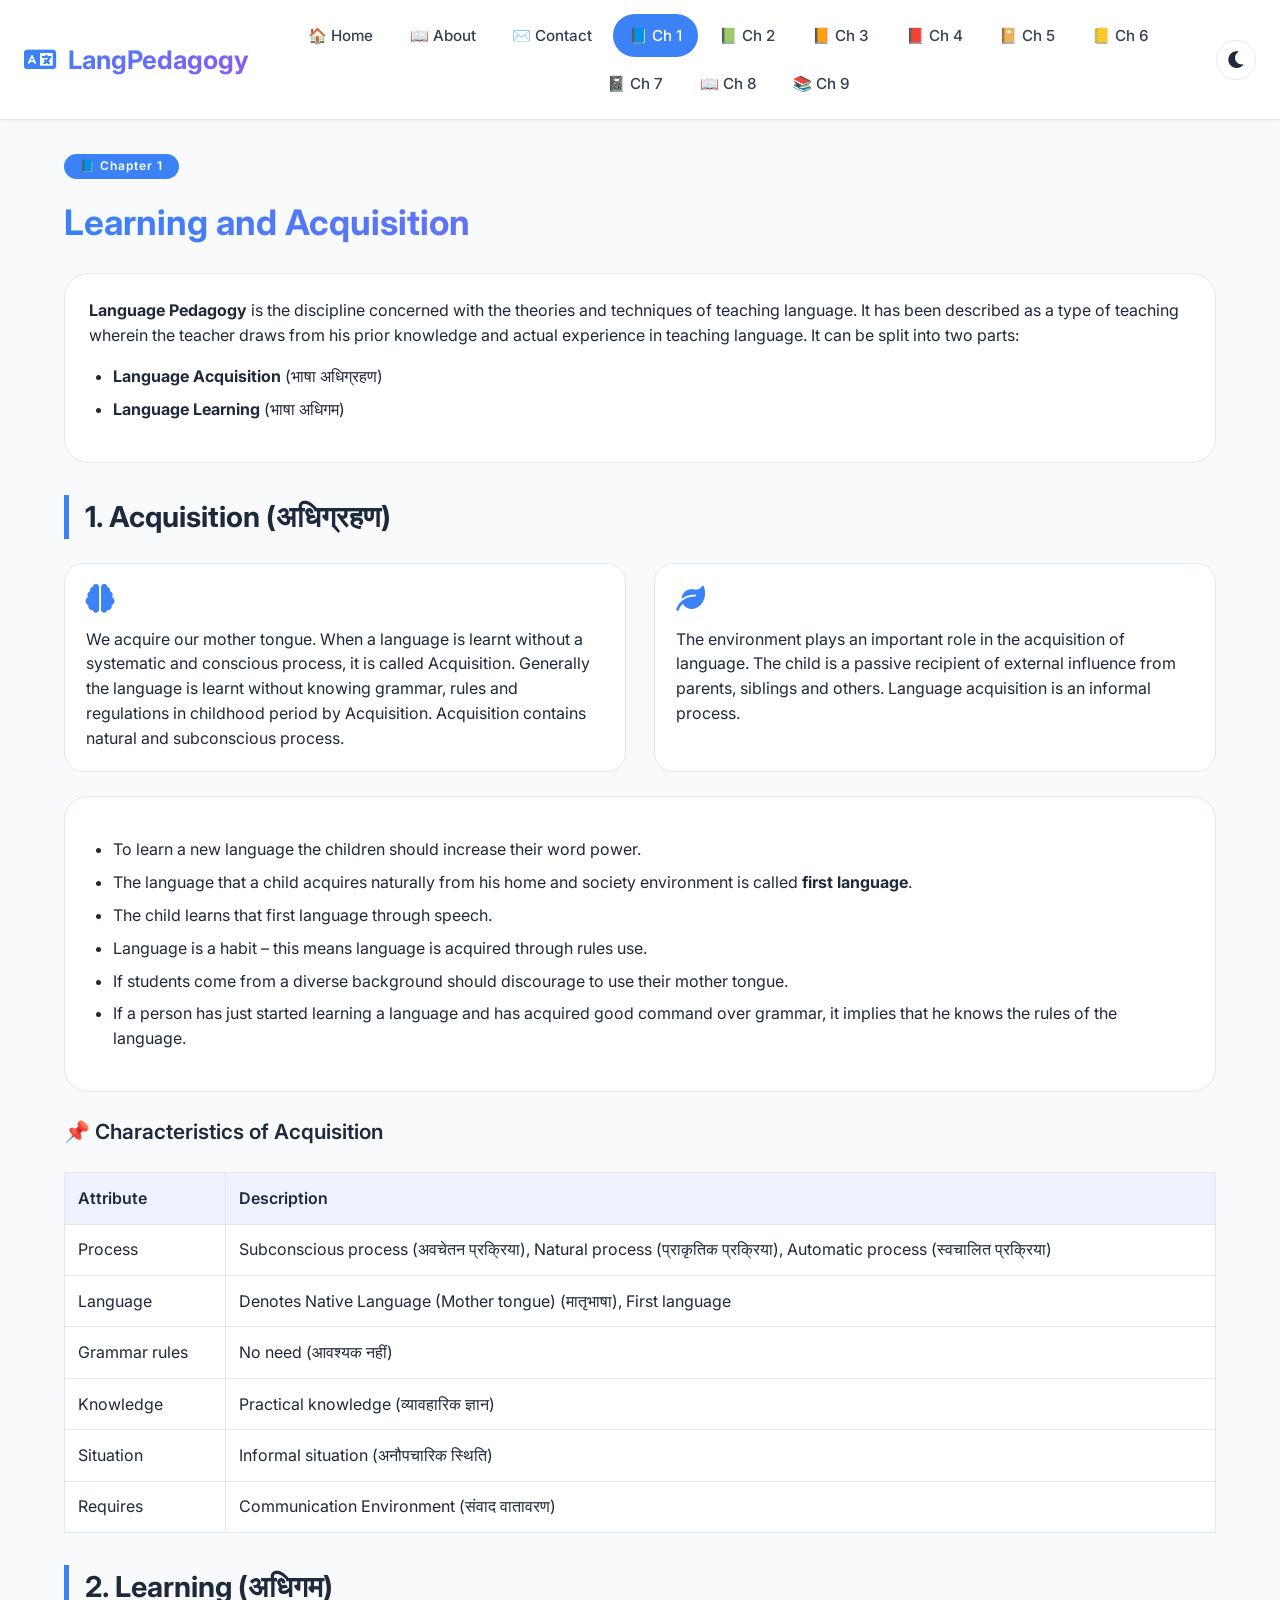
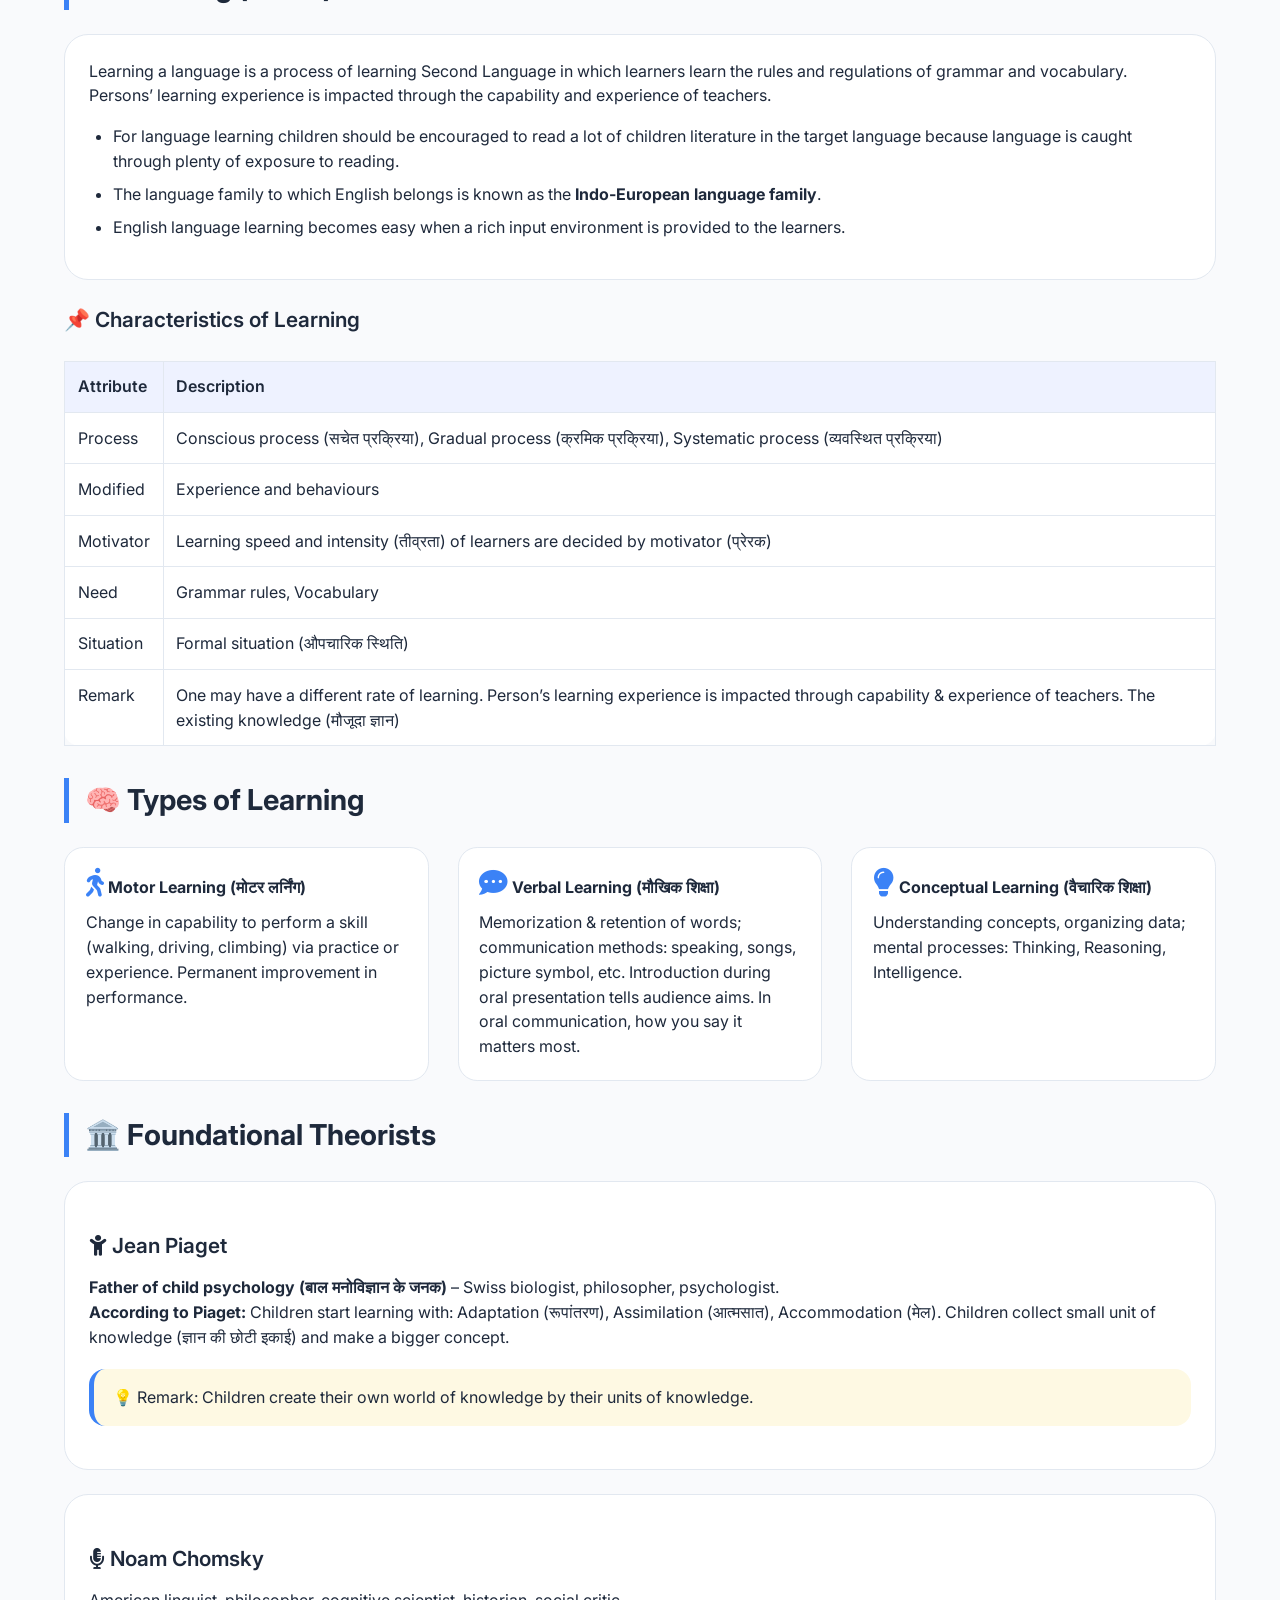
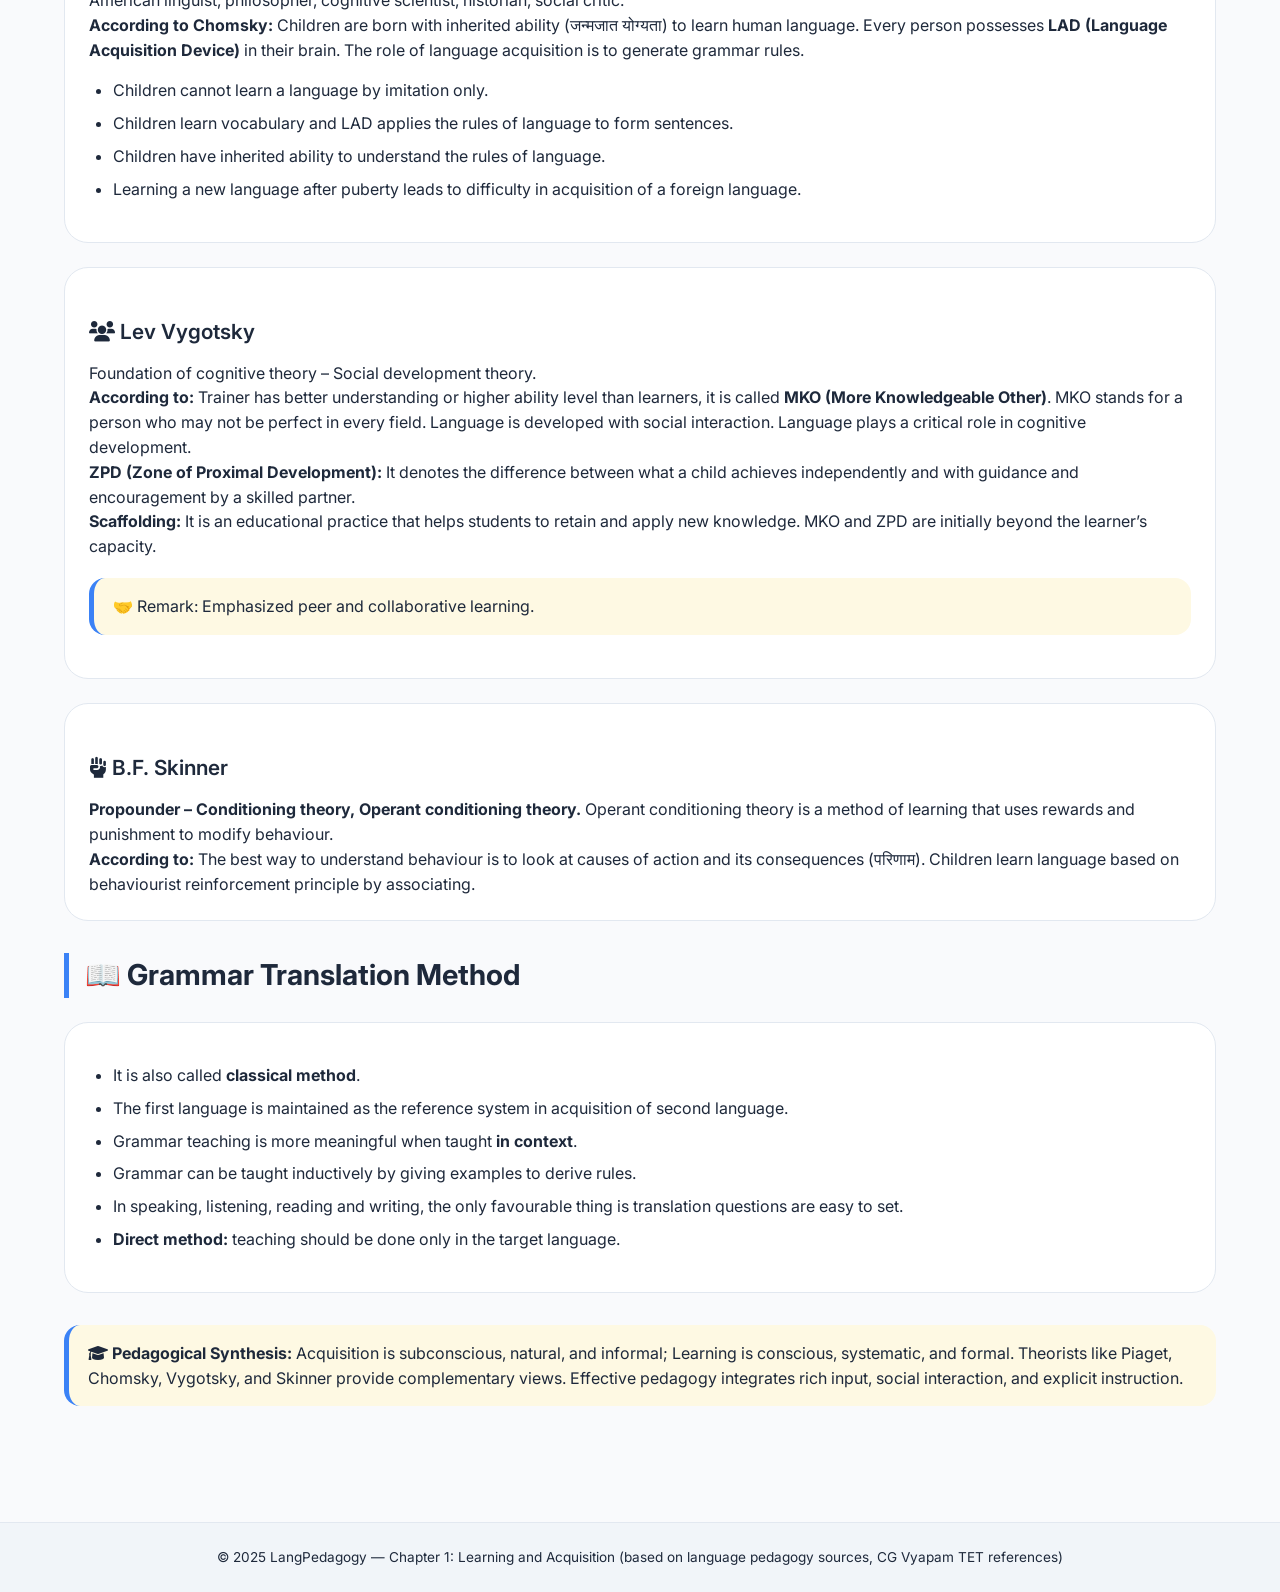
==== chapter-1.html @ cf45f0e2 "Create chapter-1.html" ====
<!DOCTYPE html>
<html lang="en">
<head>
  <meta charset="UTF-8">
  <meta name="viewport" content="width=device-width, initial-scale=1.0, viewport-fit=cover">
  <title>Chapter 1: Learning and Acquisition | Language Pedagogy</title>
  <!-- Google Fonts + Font Awesome -->
  <link href="https://fonts.googleapis.com/css2?family=Inter:opsz,wght@14..32,300;400;500;600;700&display=swap" rel="stylesheet">
  <link rel="stylesheet" href="https://cdnjs.cloudflare.com/ajax/libs/font-awesome/6.0.0-beta3/css/all.min.css">
  <style>
    * {
      margin: 0;
      padding: 0;
      box-sizing: border-box;
      transition: background-color 0.2s ease, color 0.2s, border-color 0.2s;
    }
    body {
      font-family: 'Inter', sans-serif;
      background: var(--bg-primary);
      color: var(--text-primary);
      line-height: 1.55;
    }
    :root {
      --bg-primary: #f9fafc;
      --bg-secondary: #ffffff;
      --bg-card: #ffffff;
      --text-primary: #1e293b;
      --text-secondary: #334155;
      --border-light: #e2e8f0;
      --accent: #3b82f6;
      --accent-hover: #2563eb;
      --header-bg: #ffffffdd;
      --footer-bg: #f1f5f9;
      --badge-bg: #eef2ff;
      --tip-bg: #fef9e3;
    }
    body.dark {
      --bg-primary: #0f172a;
      --bg-secondary: #1e293b;
      --bg-card: #1e293b;
      --text-primary: #e2e8f0;
      --text-secondary: #cbd5e1;
      --border-light: #334155;
      --accent: #60a5fa;
      --accent-hover: #3b82f6;
      --header-bg: #0f172ad9;
      --footer-bg: #0f172a;
      --badge-bg: #1e293b;
      --tip-bg: #2d3a3f;
    }
    .container {
      max-width: 1200px;
      margin: 0 auto;
      padding: 0 1.5rem;
    }
    /* Header & Navigation */
    .site-header {
      background: var(--header-bg);
      backdrop-filter: blur(12px);
      box-shadow: 0 1px 3px rgba(0,0,0,0.05);
      position: sticky;
      top: 0;
      z-index: 1000;
      border-bottom: 1px solid var(--border-light);
    }
    .header-container {
      display: flex;
      align-items: center;
      justify-content: space-between;
      flex-wrap: wrap;
      padding: 0.9rem 1.5rem;
    }
    .logo a {
      font-size: 1.6rem;
      font-weight: 700;
      text-decoration: none;
      background: linear-gradient(135deg, var(--accent), #8b5cf6);
      -webkit-background-clip: text;
      background-clip: text;
      color: transparent;
    }
    .logo i {
      color: var(--accent);
      margin-right: 6px;
    }
    /* Hamburger */
    .hamburger {
      display: none;
      flex-direction: column;
      justify-content: space-between;
      width: 28px;
      height: 22px;
      background: transparent;
      border: none;
      cursor: pointer;
      z-index: 1001;
    }
    .hamburger .bar {
      width: 100%;
      height: 3px;
      background-color: var(--text-primary);
      border-radius: 4px;
      transition: all 0.3s ease;
    }
    .nav-menu {
      flex: 1;
      display: flex;
      justify-content: center;
    }
    .nav-list {
      display: flex;
      gap: 0.3rem;
      list-style: none;
      flex-wrap: wrap;
      justify-content: center;
    }
    .nav-list li a {
      text-decoration: none;
      padding: 0.6rem 1rem;
      border-radius: 2rem;
      font-weight: 500;
      color: var(--text-secondary);
      transition: all 0.2s;
      display: inline-block;
      font-size: 0.95rem;
    }
    .nav-list li a:hover, .nav-list li a.active {
      background: var(--accent);
      color: white;
    }
    .dark-toggle {
      background: var(--bg-secondary);
      border: 1px solid var(--border-light);
      border-radius: 2rem;
      width: 40px;
      height: 40px;
      cursor: pointer;
      font-size: 1.2rem;
      display: flex;
      align-items: center;
      justify-content: center;
      color: var(--text-primary);
      margin-left: 0.5rem;
    }
    .dark-toggle:hover {
      background: var(--accent);
      color: white;
    }
    main {
      padding: 2rem 0 3rem;
    }
    .chapter-badge {
      display: inline-block;
      background: var(--accent);
      color: white;
      border-radius: 2rem;
      padding: 0.2rem 1rem;
      font-size: 0.75rem;
      font-weight: 600;
      letter-spacing: 1px;
      margin-bottom: 1rem;
    }
    h1 {
      font-size: 2.2rem;
      margin-bottom: 1rem;
      background: linear-gradient(to right, var(--accent), #a855f7);
      -webkit-background-clip: text;
      background-clip: text;
      color: transparent;
    }
    h2 {
      font-size: 1.8rem;
      margin: 2rem 0 1rem;
      border-left: 5px solid var(--accent);
      padding-left: 1rem;
    }
    h3 {
      margin: 1.5rem 0 0.8rem;
      font-weight: 600;
      font-size: 1.3rem;
    }
    .card {
      background: var(--bg-card);
      border: 1px solid var(--border-light);
      border-radius: 1.5rem;
      padding: 1.5rem;
      margin: 1.5rem 0;
    }
    .grid-2 {
      display: grid;
      grid-template-columns: repeat(auto-fit, minmax(280px, 1fr));
      gap: 1.8rem;
      margin: 1.5rem 0;
    }
    .info-card {
      background: var(--bg-card);
      border: 1px solid var(--border-light);
      border-radius: 1.2rem;
      padding: 1.3rem;
    }
    .info-card i {
      font-size: 1.8rem;
      color: var(--accent);
      margin-bottom: 0.8rem;
    }
    .comparison-table {
      overflow-x: auto;
      margin: 1.5rem 0;
    }
    table {
      width: 100%;
      border-collapse: collapse;
      background: var(--bg-card);
      border-radius: 1rem;
    }
    th, td {
      border: 1px solid var(--border-light);
      padding: 0.8rem;
      text-align: left;
      vertical-align: top;
    }
    th {
      background: var(--badge-bg);
      font-weight: 600;
    }
    .tip-box {
      background: var(--tip-bg);
      border-left: 5px solid var(--accent);
      padding: 1rem 1.2rem;
      border-radius: 1rem;
      margin: 1.2rem 0;
    }
    .definition-list {
      margin: 1rem 0;
      padding-left: 1.5rem;
    }
    .definition-list li {
      margin: 0.5rem 0;
    }
    footer {
      background: var(--footer-bg);
      text-align: center;
      padding: 1.5rem;
      margin-top: 3rem;
      border-top: 1px solid var(--border-light);
      font-size: 0.85rem;
    }

    /* Mobile Responsive Menu */
    @media screen and (max-width: 860px) {
      .hamburger {
        display: flex;
      }
      .nav-menu {
        position: fixed;
        top: 70px;
        left: -100%;
        width: 80%;
        max-width: 320px;
        height: calc(100% - 70px);
        background: var(--bg-secondary);
        backdrop-filter: blur(20px);
        box-shadow: 5px 0 25px rgba(0,0,0,0.2);
        flex-direction: column;
        transition: left 0.3s cubic-bezier(0.2, 0.9, 0.4, 1.1);
        z-index: 999;
        padding: 2rem 1rem;
        border-right: 1px solid var(--border-light);
      }
      .nav-menu.open {
        left: 0;
      }
      .nav-list {
        flex-direction: column;
        gap: 0.8rem;
      }
      .nav-list li a {
        display: block;
        padding: 0.8rem 1rem;
        font-size: 1.1rem;
      }
      .header-container {
        padding: 0.7rem 1rem;
      }
      body.menu-open {
        overflow: hidden;
      }
    }
    @media (max-width: 680px) {
      .container {
        padding: 0 1rem;
      }
      h1 {
        font-size: 1.8rem;
      }
      h2 {
        font-size: 1.5rem;
      }
    }
  </style>
</head>
<body>
<header class="site-header">
  <div class="header-container">
    <div class="logo"><a href="#"><i class="fas fa-language"></i> LangPedagogy</a></div>
    
    <!-- Hamburger toggle button -->
    <button class="hamburger" id="hamburgerBtn" aria-label="Toggle navigation menu">
      <span class="bar"></span>
      <span class="bar"></span>
      <span class="bar"></span>
    </button>

    <!-- Navigation Menu -->
    <nav class="nav-menu" id="navMenu">
      <ul class="nav-list">
        <li><a href="#" data-page="home">🏠 Home</a></li>
        <li><a href="#" data-page="about">📖 About</a></li>
        <li><a href="#" data-page="contact">✉️ Contact</a></li>
        <li><a href="#" data-page="chapter1" class="active">📘 Ch 1</a></li>
        <li><a href="#" data-page="chapter2">📗 Ch 2</a></li>
        <li><a href="#" data-page="chapter3">📙 Ch 3</a></li>
        <li><a href="#" data-page="chapter4">📕 Ch 4</a></li>
        <li><a href="#" data-page="chapter5">📔 Ch 5</a></li>
        <li><a href="#" data-page="chapter6">📒 Ch 6</a></li>
        <li><a href="#" data-page="chapter7">📓 Ch 7</a></li>
        <li><a href="#" data-page="chapter8">📖 Ch 8</a></li>
        <li><a href="#" data-page="chapter9">📚 Ch 9</a></li>
      </ul>
    </nav>

    <button class="dark-toggle" id="darkModeToggle" aria-label="Dark mode"><i class="fas fa-moon"></i></button>
  </div>
</header>

<main>
  <div class="container">
    <span class="chapter-badge">📘 Chapter 1</span>
    <h1>Learning and Acquisition</h1>
    
    <!-- Introduction: Language Pedagogy -->
    <div class="card">
      <p><strong>Language Pedagogy</strong> is the discipline concerned with the theories and techniques of teaching language. It has been described as a type of teaching wherein the teacher draws from his prior knowledge and actual experience in teaching language. It can be split into two parts:</p>
      <ul class="definition-list">
        <li><strong>Language Acquisition</strong> (भाषा अधिग्रहण)</li>
        <li><strong>Language Learning</strong> (भाषा अधिगम)</li>
      </ul>
    </div>

    <!-- 1. Acquisition -->
    <h2>1. Acquisition (अधिग्रहण)</h2>
    <div class="grid-2">
      <div class="info-card">
        <i class="fas fa-brain"></i>
        <p>We acquire our mother tongue. When a language is learnt without a systematic and conscious process, it is called Acquisition. Generally the language is learnt without knowing grammar, rules and regulations in childhood period by Acquisition. Acquisition contains natural and subconscious process.</p>
      </div>
      <div class="info-card">
        <i class="fas fa-leaf"></i>
        <p>The environment plays an important role in the acquisition of language. The child is a passive recipient of external influence from parents, siblings and others. Language acquisition is an informal process.</p>
      </div>
    </div>
    <div class="card">
      <ul class="definition-list">
        <li>To learn a new language the children should increase their word power.</li>
        <li>The language that a child acquires naturally from his home and society environment is called <strong>first language</strong>.</li>
        <li>The child learns that first language through speech.</li>
        <li>Language is a habit – this means language is acquired through rules use.</li>
        <li>If students come from a diverse background should discourage to use their mother tongue.</li>
        <li>If a person has just started learning a language and has acquired good command over grammar, it implies that he knows the rules of the language.</li>
      </ul>
    </div>

    <h3>📌 Characteristics of Acquisition</h3>
    <div class="comparison-table">
      <table>
        <tr><th>Attribute</th><th>Description</th></tr>
        <tr><td>Process</td><td>Subconscious process (अवचेतन प्रक्रिया), Natural process (प्राकृतिक प्रक्रिया), Automatic process (स्वचालित प्रक्रिया)</td></tr>
        <tr><td>Language</td><td>Denotes Native Language (Mother tongue) (मातृभाषा), First language</td></tr>
        <tr><td>Grammar rules</td><td>No need (आवश्यक नहीं)</td></tr>
        <tr><td>Knowledge</td><td>Practical knowledge (व्यावहारिक ज्ञान)</td></tr>
        <tr><td>Situation</td><td>Informal situation (अनौपचारिक स्थिति)</td></tr>
        <tr><td>Requires</td><td>Communication Environment (संवाद वातावरण)</td></tr>
      </table>
    </div>

    <!-- 2. Learning -->
    <h2>2. Learning (अधिगम)</h2>
    <div class="card">
      <p>Learning a language is a process of learning Second Language in which learners learn the rules and regulations of grammar and vocabulary. Persons’ learning experience is impacted through the capability and experience of teachers.</p>
      <ul class="definition-list">
        <li>For language learning children should be encouraged to read a lot of children literature in the target language because language is caught through plenty of exposure to reading.</li>
        <li>The language family to which English belongs is known as the <strong>Indo-European language family</strong>.</li>
        <li>English language learning becomes easy when a rich input environment is provided to the learners.</li>
      </ul>
    </div>

    <h3>📌 Characteristics of Learning</h3>
    <div class="comparison-table">
      <table>
        <tr><th>Attribute</th><th>Description</th></tr>
        <tr><td>Process</td><td>Conscious process (सचेत प्रक्रिया), Gradual process (क्रमिक प्रक्रिया), Systematic process (व्यवस्थित प्रक्रिया)</td></tr>
        <tr><td>Modified</td><td>Experience and behaviours</td></tr>
        <tr><td>Motivator</td><td>Learning speed and intensity (तीव्रता) of learners are decided by motivator (प्रेरक)</td></tr>
        <tr><td>Need</td><td>Grammar rules, Vocabulary</td></tr>
        <tr><td>Situation</td><td>Formal situation (औपचारिक स्थिति)</td></tr>
        <tr><td>Remark</td><td>One may have a different rate of learning. Person’s learning experience is impacted through capability & experience of teachers. The existing knowledge (मौजूदा ज्ञान)</td></tr>
      </table>
    </div>

    <!-- Types of Learning -->
    <h2>🧠 Types of Learning</h2>
    <div class="grid-2">
      <div class="info-card"><i class="fas fa-person-walking"></i> <strong>Motor Learning (मोटर लर्निंग)</strong><br>Change in capability to perform a skill (walking, driving, climbing) via practice or experience. Permanent improvement in performance.</div>
      <div class="info-card"><i class="fas fa-comment-dots"></i> <strong>Verbal Learning (मौखिक शिक्षा)</strong><br>Memorization & retention of words; communication methods: speaking, songs, picture symbol, etc. Introduction during oral presentation tells audience aims. In oral communication, how you say it matters most.</div>
      <div class="info-card"><i class="fas fa-lightbulb"></i> <strong>Conceptual Learning (वैचारिक शिक्षा)</strong><br>Understanding concepts, organizing data; mental processes: Thinking, Reasoning, Intelligence.</div>
    </div>

    <!-- Theorists Section -->
    <h2>🏛️ Foundational Theorists</h2>
    
    <!-- Jean Piaget -->
    <div class="card">
      <h3><i class="fas fa-child"></i> Jean Piaget</h3>
      <p><strong>Father of child psychology (बाल मनोविज्ञान के जनक)</strong> – Swiss biologist, philosopher, psychologist.</p>
      <p><strong>According to Piaget:</strong> Children start learning with: Adaptation (रूपांतरण), Assimilation (आत्मसात), Accommodation (मेल). Children collect small unit of knowledge (ज्ञान की छोटी इकाई) and make a bigger concept.</p>
      <div class="tip-box">💡 Remark: Children create their own world of knowledge by their units of knowledge.</div>
    </div>

    <!-- Noam Chomsky -->
    <div class="card">
      <h3><i class="fas fa-microphone-alt"></i> Noam Chomsky</h3>
      <p>American linguist, philosopher, cognitive scientist, historian, social critic.</p>
      <p><strong>According to Chomsky:</strong> Children are born with inherited ability (जन्मजात योग्यता) to learn human language. Every person possesses <strong>LAD (Language Acquisition Device)</strong> in their brain. The role of language acquisition is to generate grammar rules.</p>
      <ul class="definition-list">
        <li>Children cannot learn a language by imitation only.</li>
        <li>Children learn vocabulary and LAD applies the rules of language to form sentences.</li>
        <li>Children have inherited ability to understand the rules of language.</li>
        <li>Learning a new language after puberty leads to difficulty in acquisition of a foreign language.</li>
      </ul>
    </div>

    <!-- Vygotsky -->
    <div class="card">
      <h3><i class="fas fa-users"></i> Lev Vygotsky</h3>
      <p>Foundation of cognitive theory – Social development theory.</p>
      <p><strong>According to:</strong> Trainer has better understanding or higher ability level than learners, it is called <strong>MKO (More Knowledgeable Other)</strong>. MKO stands for a person who may not be perfect in every field. Language is developed with social interaction. Language plays a critical role in cognitive development.</p>
      <p><strong>ZPD (Zone of Proximal Development):</strong> It denotes the difference between what a child achieves independently and with guidance and encouragement by a skilled partner.</p>
      <p><strong>Scaffolding:</strong> It is an educational practice that helps students to retain and apply new knowledge. MKO and ZPD are initially beyond the learner’s capacity.</p>
      <div class="tip-box">🤝 Remark: Emphasized peer and collaborative learning.</div>
    </div>

    <!-- B.F. Skinner -->
    <div class="card">
      <h3><i class="fas fa-hand-fist"></i> B.F. Skinner</h3>
      <p><strong>Propounder – Conditioning theory, Operant conditioning theory.</strong> Operant conditioning theory is a method of learning that uses rewards and punishment to modify behaviour.</p>
      <p><strong>According to:</strong> The best way to understand behaviour is to look at causes of action and its consequences (परिणाम). Children learn language based on behaviourist reinforcement principle by associating.</p>
    </div>

    <!-- Grammar Translation Method & Direct Method -->
    <h2>📖 Grammar Translation Method</h2>
    <div class="card">
      <ul class="definition-list">
        <li>It is also called <strong>classical method</strong>.</li>
        <li>The first language is maintained as the reference system in acquisition of second language.</li>
        <li>Grammar teaching is more meaningful when taught <strong>in context</strong>.</li>
        <li>Grammar can be taught inductively by giving examples to derive rules.</li>
        <li>In speaking, listening, reading and writing, the only favourable thing is translation questions are easy to set.</li>
        <li><strong>Direct method:</strong> teaching should be done only in the target language.</li>
      </ul>
    </div>

    <div class="tip-box" style="margin-top: 2rem;">
      <i class="fas fa-graduation-cap"></i> <strong>Pedagogical Synthesis:</strong> Acquisition is subconscious, natural, and informal; Learning is conscious, systematic, and formal. Theorists like Piaget, Chomsky, Vygotsky, and Skinner provide complementary views. Effective pedagogy integrates rich input, social interaction, and explicit instruction.
    </div>
  </div>
</main>

<footer>
  <p>© 2025 LangPedagogy — Chapter 1: Learning and Acquisition (based on language pedagogy sources, CG Vyapam TET references)</p>
</footer>

<script>
  (function() {
    // Dark mode toggle
    const darkToggle = document.getElementById('darkModeToggle');
    const body = document.body;
    const storedTheme = localStorage.getItem('langPedagogyTheme_ch1_v2');
    function updateIcon(isDark) {
      if (!darkToggle) return;
      const icon = darkToggle.querySelector('i');
      if (icon) {
        if (isDark) {
          icon.classList.remove('fa-moon');
          icon.classList.add('fa-sun');
        } else {
          icon.classList.remove('fa-sun');
          icon.classList.add('fa-moon');
        }
      }
    }
    if (storedTheme === 'dark') {
      body.classList.add('dark');
      updateIcon(true);
    } else if (storedTheme === 'light') {
      body.classList.remove('dark');
      updateIcon(false);
    } else {
      const prefersDark = window.matchMedia('(prefers-color-scheme: dark)').matches;
      if (prefersDark) {
        body.classList.add('dark');
        updateIcon(true);
        localStorage.setItem('langPedagogyTheme_ch1_v2', 'dark');
      } else {
        body.classList.remove('dark');
        updateIcon(false);
        localStorage.setItem('langPedagogyTheme_ch1_v2', 'light');
      }
    }
    if (darkToggle) {
      darkToggle.addEventListener('click', () => {
        if (body.classList.contains('dark')) {
          body.classList.remove('dark');
          localStorage.setItem('langPedagogyTheme_ch1_v2', 'light');
          updateIcon(false);
        } else {
          body.classList.add('dark');
          localStorage.setItem('langPedagogyTheme_ch1_v2', 'dark');
          updateIcon(true);
        }
      });
    }

    // Mobile Menu Toggle
    const hamburger = document.getElementById('hamburgerBtn');
    const navMenu = document.getElementById('navMenu');
    function closeMobileMenu() {
      if (navMenu.classList.contains('open')) {
        navMenu.classList.remove('open');
        body.classList.remove('menu-open');
        if (hamburger) hamburger.setAttribute('aria-expanded', 'false');
      }
    }
    function toggleMobileMenu() {
      if (navMenu.classList.contains('open')) {
        closeMobileMenu();
      } else {
        navMenu.classList.add('open');
        body.classList.add('menu-open');
        if (hamburger) hamburger.setAttribute('aria-expanded', 'true');
      }
    }
    if (hamburger) {
      hamburger.addEventListener('click', toggleMobileMenu);
    }
    // Close menu on link click (for better UX)
    const navLinks = document.querySelectorAll('.nav-list a');
    navLinks.forEach(link => {
      link.addEventListener('click', (e) => {
        closeMobileMenu();
        // For demonstration, show alert if other chapters are clicked (since only Chapter1 exists)
        const page = link.getAttribute('data-page');
        if (page !== 'chapter1') {
          e.preventDefault();
          alert(`"${link.innerText}" page is under construction. Only Chapter 1 content is available in this demo.`);
        } else {
          // stay on same page, but we can prevent default or allow hash? just keep.
          e.preventDefault();
          window.scrollTo({ top: 0, behavior: 'smooth' });
        }
      });
    });
    // Close menu when clicking outside
    document.addEventListener('click', function(event) {
      const isMenuOpen = navMenu && navMenu.classList.contains('open');
      if (!isMenuOpen) return;
      const isClickInsideMenu = navMenu.contains(event.target);
      const isClickOnHamburger = hamburger && hamburger.contains(event.target);
      if (!isClickInsideMenu && !isClickOnHamburger) {
        closeMobileMenu();
      }
    });
    window.addEventListener('resize', function() {
      if (window.innerWidth > 860 && navMenu.classList.contains('open')) {
        closeMobileMenu();
      }
    });
  })();
</script>
</body>
</html>
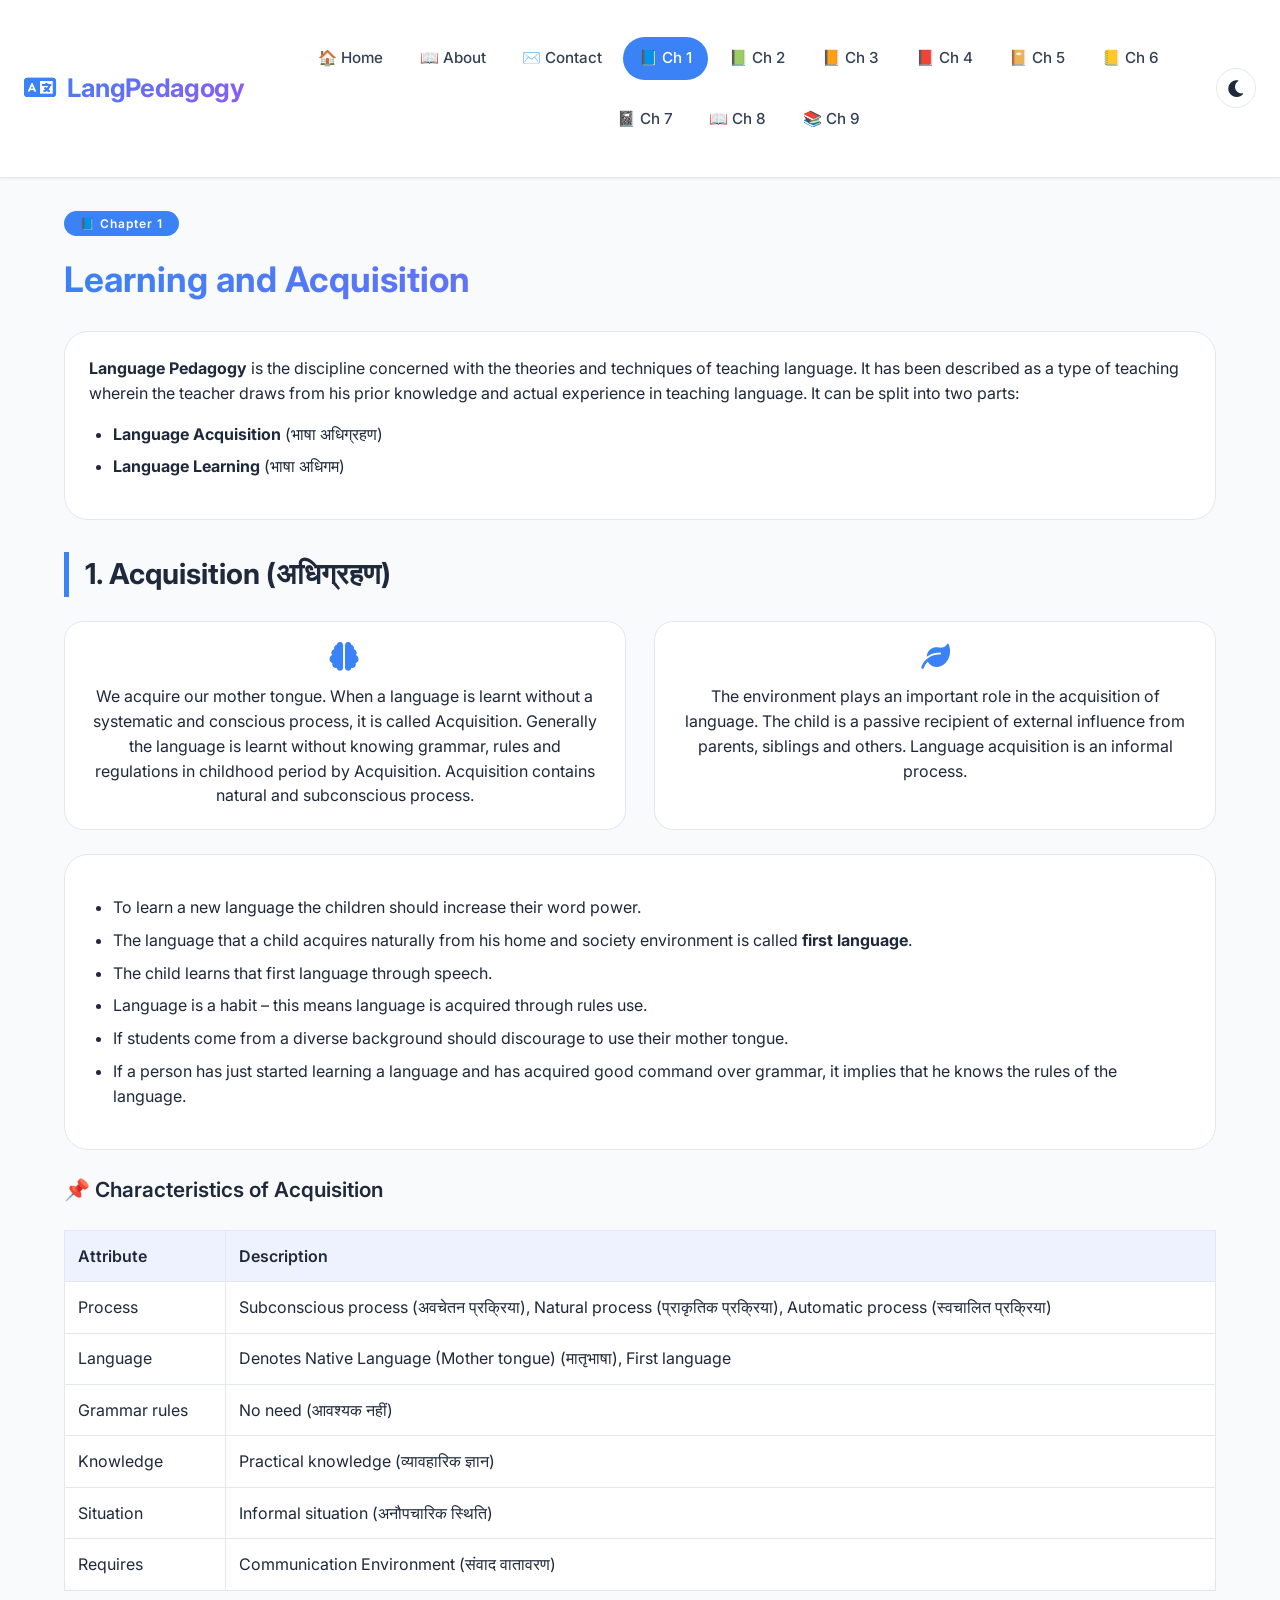
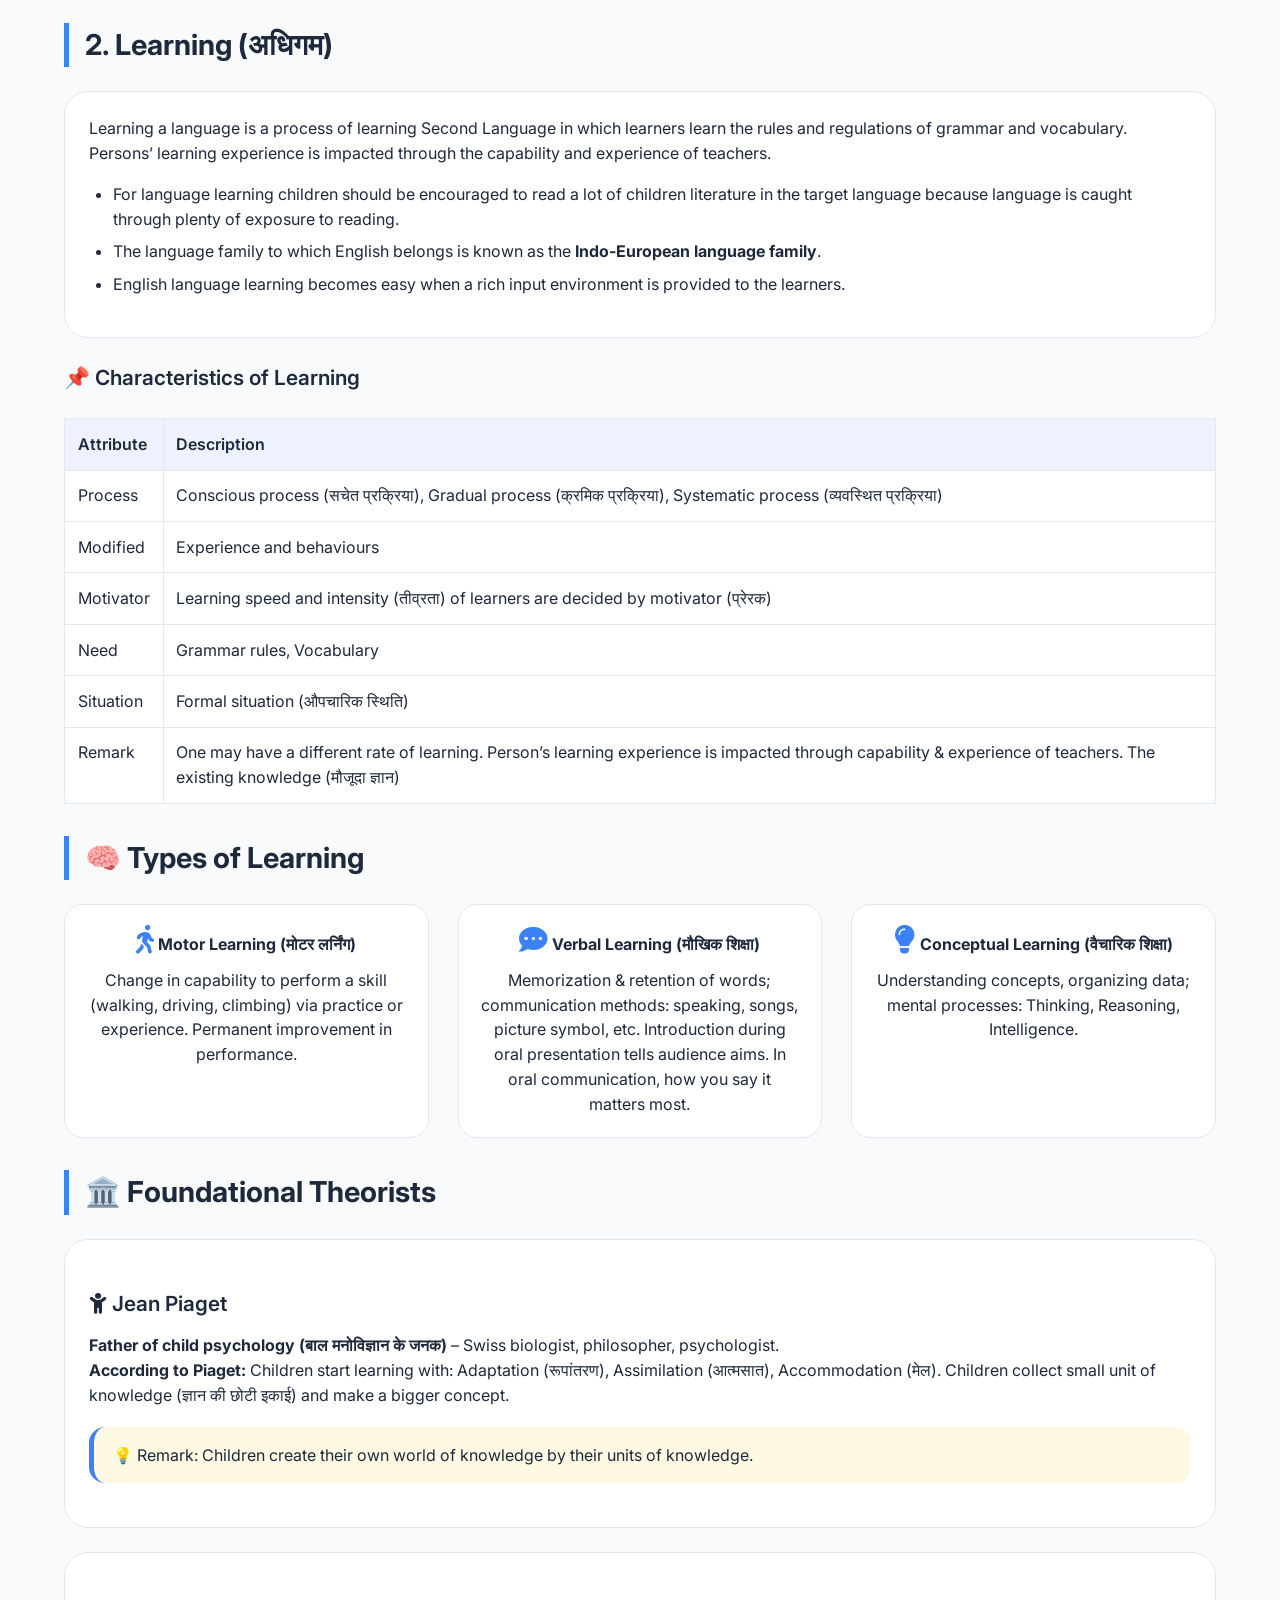
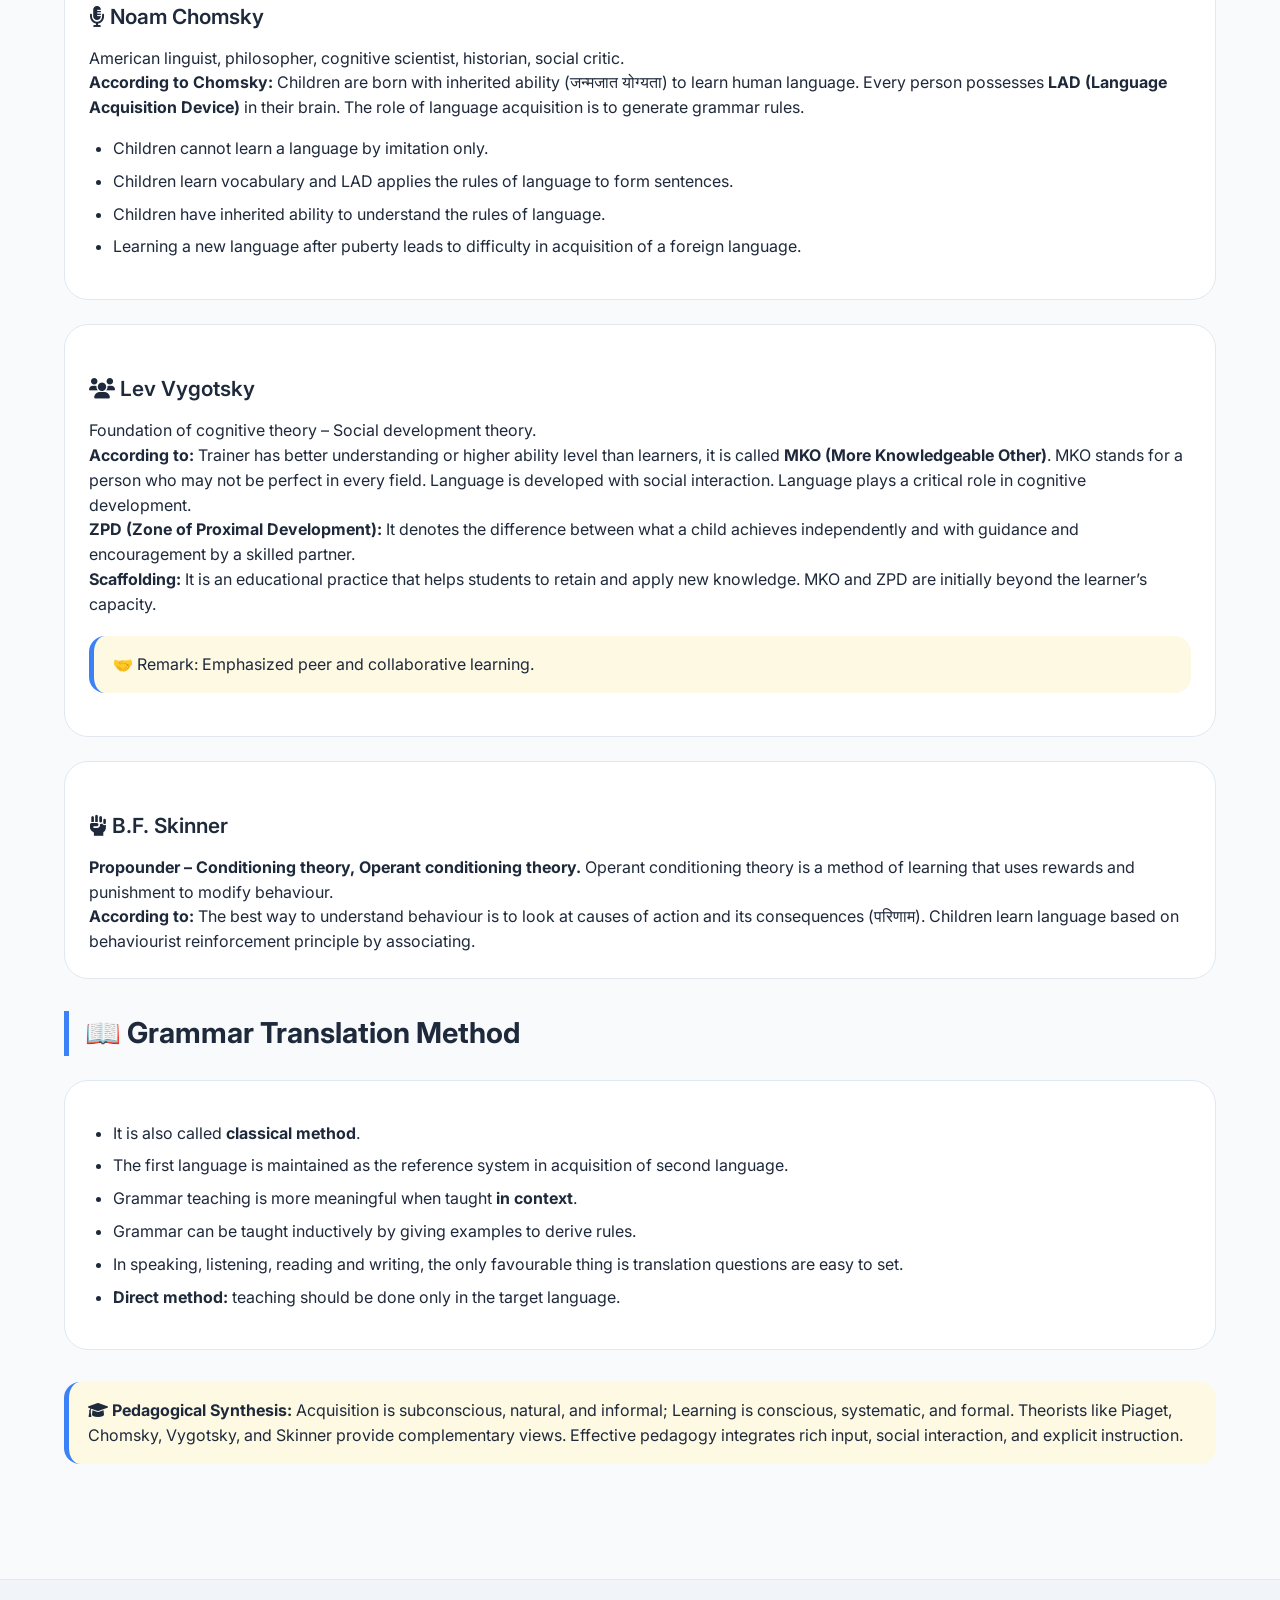
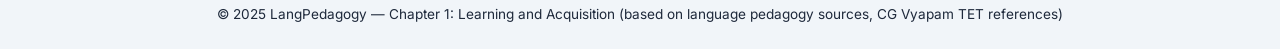
==== commit 32cff05c: "Update chapter-1.html" ====
--- a/chapter-1.html
+++ b/chapter-1.html
@@ -6,6 +6,7 @@
   <title>Chapter 1: Learning and Acquisition | Language Pedagogy</title>
   <!-- Google Fonts + Font Awesome -->
   <link href="https://fonts.googleapis.com/css2?family=Inter:opsz,wght@14..32,300;400;500;600;700&display=swap" rel="stylesheet">
+<link rel="stylesheet" href="style.css">
   <link rel="stylesheet" href="https://cdnjs.cloudflare.com/ajax/libs/font-awesome/6.0.0-beta3/css/all.min.css">
   <style>
     * {
--- a/style.css
+++ b/style.css
@@ -0,0 +1,543 @@
+/* style.css - LangPedagogy Website */
+/* Full improved version with enhanced toggle menu appearance, dark mode, responsive */
+
+/* Reset & Base */
+* {
+  margin: 0;
+  padding: 0;
+  box-sizing: border-box;
+  transition: background-color 0.3s ease, color 0.2s ease, border-color 0.2s;
+}
+
+body {
+  font-family: 'Inter', sans-serif;
+  background: var(--bg-primary);
+  color: var(--text-primary);
+  line-height: 1.5;
+  -webkit-font-smoothing: antialiased;
+}
+
+/* Light Mode Variables (default) */
+:root {
+  --bg-primary: #f9fafc;
+  --bg-secondary: #ffffff;
+  --bg-card: #ffffff;
+  --text-primary: #1e293b;
+  --text-secondary: #334155;
+  --border-light: #e2e8f0;
+  --accent: #3b82f6;
+  --accent-hover: #2563eb;
+  --header-bg: #ffffffdd;
+  --header-shadow: rgba(0, 0, 0, 0.05);
+  --footer-bg: #f1f5f9;
+  --badge-bg: #eef2ff;
+  --tip-bg: #fef9e3;
+  --nav-hover-bg: rgba(59, 130, 246, 0.1);
+  --overlay-bg: rgba(0, 0, 0, 0.4);
+}
+
+/* Dark Mode Variables */
+body.dark {
+  --bg-primary: #0f172a;
+  --bg-secondary: #1e293b;
+  --bg-card: #1e293b;
+  --text-primary: #e2e8f0;
+  --text-secondary: #cbd5e1;
+  --border-light: #334155;
+  --accent: #60a5fa;
+  --accent-hover: #3b82f6;
+  --header-bg: #0f172ad9;
+  --header-shadow: rgba(0, 0, 0, 0.3);
+  --footer-bg: #0f172a;
+  --badge-bg: #1e293b;
+  --tip-bg: #2d3a3f;
+  --nav-hover-bg: rgba(96, 165, 250, 0.15);
+  --overlay-bg: rgba(0, 0, 0, 0.6);
+}
+
+body {
+  background: var(--bg-primary);
+}
+
+/* Container */
+.container {
+  max-width: 1200px;
+  margin: 0 auto;
+  padding: 0 1.5rem;
+}
+
+/* Header & Navigation */
+.site-header {
+  background: var(--header-bg);
+  backdrop-filter: blur(12px);
+  box-shadow: 0 1px 3px var(--header-shadow);
+  position: sticky;
+  top: 0;
+  z-index: 1000;
+  border-bottom: 1px solid var(--border-light);
+}
+
+.header-container {
+  display: flex;
+  align-items: center;
+  justify-content: space-between;
+  flex-wrap: wrap;
+  padding: 0.9rem 1.5rem;
+}
+
+.logo a {
+  font-size: 1.6rem;
+  font-weight: 700;
+  text-decoration: none;
+  background: linear-gradient(135deg, var(--accent), #8b5cf6);
+  -webkit-background-clip: text;
+  background-clip: text;
+  color: transparent;
+  letter-spacing: -0.3px;
+}
+
+.logo i {
+  color: var(--accent);
+  background: none;
+  -webkit-background-clip: unset;
+  background-clip: unset;
+  color: var(--accent);
+  margin-right: 6px;
+}
+
+/* Hamburger Menu (mobile) - enhanced animated */
+.hamburger {
+  display: none;
+  flex-direction: column;
+  justify-content: space-between;
+  width: 30px;
+  height: 24px;
+  background: transparent;
+  border: none;
+  cursor: pointer;
+  padding: 0;
+  z-index: 1001;
+}
+
+.hamburger .bar {
+  width: 100%;
+  height: 3px;
+  background-color: var(--text-primary);
+  border-radius: 6px;
+  transition: all 0.25s ease-in-out;
+}
+
+/* Animated X when menu open */
+.hamburger.open .bar:nth-child(1) {
+  transform: translateY(10px) rotate(45deg);
+}
+.hamburger.open .bar:nth-child(2) {
+  opacity: 0;
+}
+.hamburger.open .bar:nth-child(3) {
+  transform: translateY(-10px) rotate(-45deg);
+}
+
+/* Navigation menu - desktop */
+.nav-menu {
+  flex: 1;
+  display: flex;
+  justify-content: center;
+}
+
+.nav-list {
+  display: flex;
+  gap: 0.3rem;
+  list-style: none;
+  flex-wrap: wrap;
+  justify-content: center;
+}
+
+.nav-list li a {
+  text-decoration: none;
+  padding: 0.6rem 1rem;
+  border-radius: 2rem;
+  font-weight: 500;
+  color: var(--text-secondary);
+  transition: all 0.2s;
+  display: inline-block;
+  font-size: 0.95rem;
+}
+
+.nav-list li a:hover {
+  background: var(--accent);
+  color: white;
+}
+
+/* Dark mode toggle button */
+.dark-toggle {
+  background: var(--bg-secondary);
+  border: 1px solid var(--border-light);
+  border-radius: 2rem;
+  width: 40px;
+  height: 40px;
+  cursor: pointer;
+  font-size: 1.2rem;
+  display: flex;
+  align-items: center;
+  justify-content: center;
+  color: var(--text-primary);
+  transition: 0.2s;
+  margin-left: 0.5rem;
+}
+
+.dark-toggle:hover {
+  background: var(--accent);
+  color: white;
+}
+
+/* Page sections */
+.page {
+  display: none;
+  animation: fadePage 0.35s ease;
+}
+
+.active-page {
+  display: block;
+}
+
+@keyframes fadePage {
+  from { opacity: 0; transform: translateY(8px);}
+  to { opacity: 1; transform: translateY(0);}
+}
+
+.fade-in {
+  animation: fadePage 0.4s ease;
+}
+
+/* Hero Section */
+.hero {
+  background: var(--bg-secondary);
+  padding: 3rem 2rem;
+  border-radius: 2rem;
+  text-align: center;
+  margin: 2rem 0;
+  border: 1px solid var(--border-light);
+  box-shadow: 0 6px 14px rgba(0, 0, 0, 0.03);
+}
+
+.hero h1 {
+  font-size: 2.4rem;
+  margin-bottom: 1rem;
+  background: linear-gradient(to right, var(--accent), #a855f7);
+  -webkit-background-clip: text;
+  background-clip: text;
+  color: transparent;
+}
+
+.hero p {
+  font-size: 1.2rem;
+  color: var(--text-secondary);
+  max-width: 700px;
+  margin: 0 auto 1.2rem;
+}
+
+.hero-badge {
+  background: var(--badge-bg);
+  display: inline-block;
+  padding: 0.4rem 1rem;
+  border-radius: 40px;
+  font-size: 0.9rem;
+}
+
+/* Card Grid */
+.card-grid {
+  display: flex;
+  gap: 1.8rem;
+  flex-wrap: wrap;
+  margin: 3rem 0;
+}
+
+.info-card {
+  flex: 1;
+  min-width: 220px;
+  background: var(--bg-card);
+  padding: 1.8rem;
+  border-radius: 1.5rem;
+  text-align: center;
+  border: 1px solid var(--border-light);
+  transition: transform 0.2s, box-shadow 0.2s;
+}
+
+.info-card:hover {
+  transform: translateY(-5px);
+  box-shadow: 0 20px 25px -12px rgba(0, 0, 0, 0.1);
+}
+
+.info-card i {
+  font-size: 2.4rem;
+  color: var(--accent);
+  margin-bottom: 1rem;
+}
+
+.info-card h3 {
+  margin-bottom: 0.75rem;
+}
+
+.welcome-note {
+  background: var(--bg-secondary);
+  border-radius: 1.5rem;
+  padding: 2rem;
+  margin: 1rem 0 2rem;
+  text-align: center;
+  border: 1px solid var(--border-light);
+}
+
+.cta-link {
+  display: inline-block;
+  margin-top: 1rem;
+  background: var(--accent);
+  color: white;
+  padding: 0.7rem 1.8rem;
+  border-radius: 2rem;
+  text-decoration: none;
+  font-weight: 600;
+}
+
+.cta-link:hover {
+  background: var(--accent-hover);
+}
+
+/* About Page */
+.about-content p {
+  margin: 1rem 0;
+  font-size: 1.05rem;
+}
+
+.about-stats {
+  display: flex;
+  gap: 2rem;
+  margin-top: 2rem;
+  flex-wrap: wrap;
+}
+
+.about-stats span {
+  background: var(--badge-bg);
+  padding: 0.5rem 1rem;
+  border-radius: 40px;
+  font-size: 0.9rem;
+}
+
+/* Contact Form */
+.contact-form {
+  background: var(--bg-secondary);
+  padding: 2rem;
+  border-radius: 1.5rem;
+  margin: 2rem 0;
+  border: 1px solid var(--border-light);
+}
+
+.form-group {
+  margin-bottom: 1.2rem;
+}
+
+.form-group label {
+  display: block;
+  font-weight: 600;
+  margin-bottom: 0.4rem;
+}
+
+.form-group input, .form-group textarea {
+  width: 100%;
+  padding: 0.8rem 1rem;
+  background: var(--bg-primary);
+  border: 1px solid var(--border-light);
+  border-radius: 1rem;
+  font-family: inherit;
+  color: var(--text-primary);
+  font-size: 1rem;
+}
+
+.btn-submit {
+  background: var(--accent);
+  border: none;
+  padding: 0.8rem 2rem;
+  border-radius: 2rem;
+  font-weight: 600;
+  font-size: 1rem;
+  color: white;
+  cursor: pointer;
+}
+
+.btn-submit:hover {
+  background: var(--accent-hover);
+}
+
+/* Chapter badge + tips */
+.chapter-badge {
+  display: inline-block;
+  background: var(--accent);
+  color: white;
+  border-radius: 2rem;
+  padding: 0.2rem 1rem;
+  font-size: 0.75rem;
+  font-weight: 600;
+  letter-spacing: 1px;
+  margin-bottom: 1rem;
+}
+
+.tip-box {
+  background: var(--tip-bg);
+  border-left: 5px solid var(--accent);
+  padding: 1rem;
+  margin: 1.5rem 0;
+  border-radius: 1rem;
+}
+
+/* Footer */
+.site-footer {
+  background: var(--footer-bg);
+  margin-top: 4rem;
+  padding: 2rem 0;
+  border-top: 1px solid var(--border-light);
+  text-align: center;
+  font-size: 0.85rem;
+  color: var(--text-secondary);
+}
+
+/* ========== ENHANCED MOBILE RESPONSIVE TOGGLE MENU ========== */
+@media screen and (max-width: 860px) {
+  .hamburger {
+    display: flex;
+  }
+
+  .nav-menu {
+    position: fixed;
+    top: 0;
+    left: -280px;
+    width: 280px;
+    height: 100vh;
+    background: var(--bg-secondary);
+    backdrop-filter: blur(20px);
+    background-color: rgba(var(--bg-secondary-rgb, 255,255,255), 0.97);
+    box-shadow: 5px 0 30px rgba(0, 0, 0, 0.3);
+    transition: left 0.3s cubic-bezier(0.2, 0.9, 0.4, 1.1);
+    z-index: 1000;
+    padding: 5rem 1.5rem 2rem;
+    border-right: 1px solid var(--border-light);
+    overflow-y: auto;
+  }
+
+  /* Dark mode specific overlay background */
+  body.dark .nav-menu {
+    background: rgba(15, 23, 42, 0.98);
+  }
+
+  .nav-menu.open {
+    left: 0;
+  }
+
+  .nav-list {
+    flex-direction: column;
+    gap: 0.5rem;
+    margin-top: 1rem;
+  }
+
+  .nav-list li {
+    width: 100%;
+  }
+
+  .nav-list li a {
+    display: flex;
+    align-items: center;
+    gap: 12px;
+    padding: 0.9rem 1rem;
+    font-size: 1.1rem;
+    font-weight: 500;
+    border-radius: 1rem;
+    background: transparent;
+    color: var(--text-primary);
+    transition: background 0.2s, transform 0.1s;
+  }
+
+  .nav-list li a:hover {
+    background: var(--accent);
+    color: white;
+    transform: translateX(4px);
+  }
+
+  .nav-list li a.active {
+    background: var(--accent);
+    color: white;
+    box-shadow: 0 2px 6px rgba(0, 0, 0, 0.1);
+  }
+
+  /* Keep emoji spacing */
+  .nav-list li a i, .nav-list li a .emoji {
+    margin-right: 8px;
+  }
+
+  /* Prevent body scroll when menu open */
+  body.menu-open {
+    overflow: hidden;
+  }
+
+  /* Adjust header container for mobile */
+  .header-container {
+    padding: 0.7rem 1rem;
+  }
+}
+
+/* For very small screens */
+@media screen and (max-width: 480px) {
+  .nav-menu {
+    width: 85%;
+    left: -85%;
+  }
+  .hero h1 {
+    font-size: 1.8rem;
+  }
+  .hero p {
+    font-size: 1rem;
+  }
+  .card-grid {
+    flex-direction: column;
+  }
+  .info-card {
+    min-width: auto;
+  }
+  .about-stats {
+    flex-direction: column;
+    gap: 0.8rem;
+  }
+  .container {
+    padding: 0 1rem;
+  }
+  .hero {
+    padding: 2rem 1rem;
+  }
+  .contact-form {
+    padding: 1.3rem;
+  }
+  .logo a {
+    font-size: 1.3rem;
+  }
+  .dark-toggle {
+    width: 36px;
+    height: 36px;
+  }
+}
+
+/* General utility */
+h2 {
+  font-size: 2rem;
+  margin-bottom: 1.25rem;
+  font-weight: 700;
+}
+
+h3 {
+  margin: 1.2rem 0 0.6rem;
+}
+
+ul, .page ul {
+  margin: 1rem 0 1rem 1.5rem;
+}
+
+li {
+  margin: 0.4rem 0;
+}
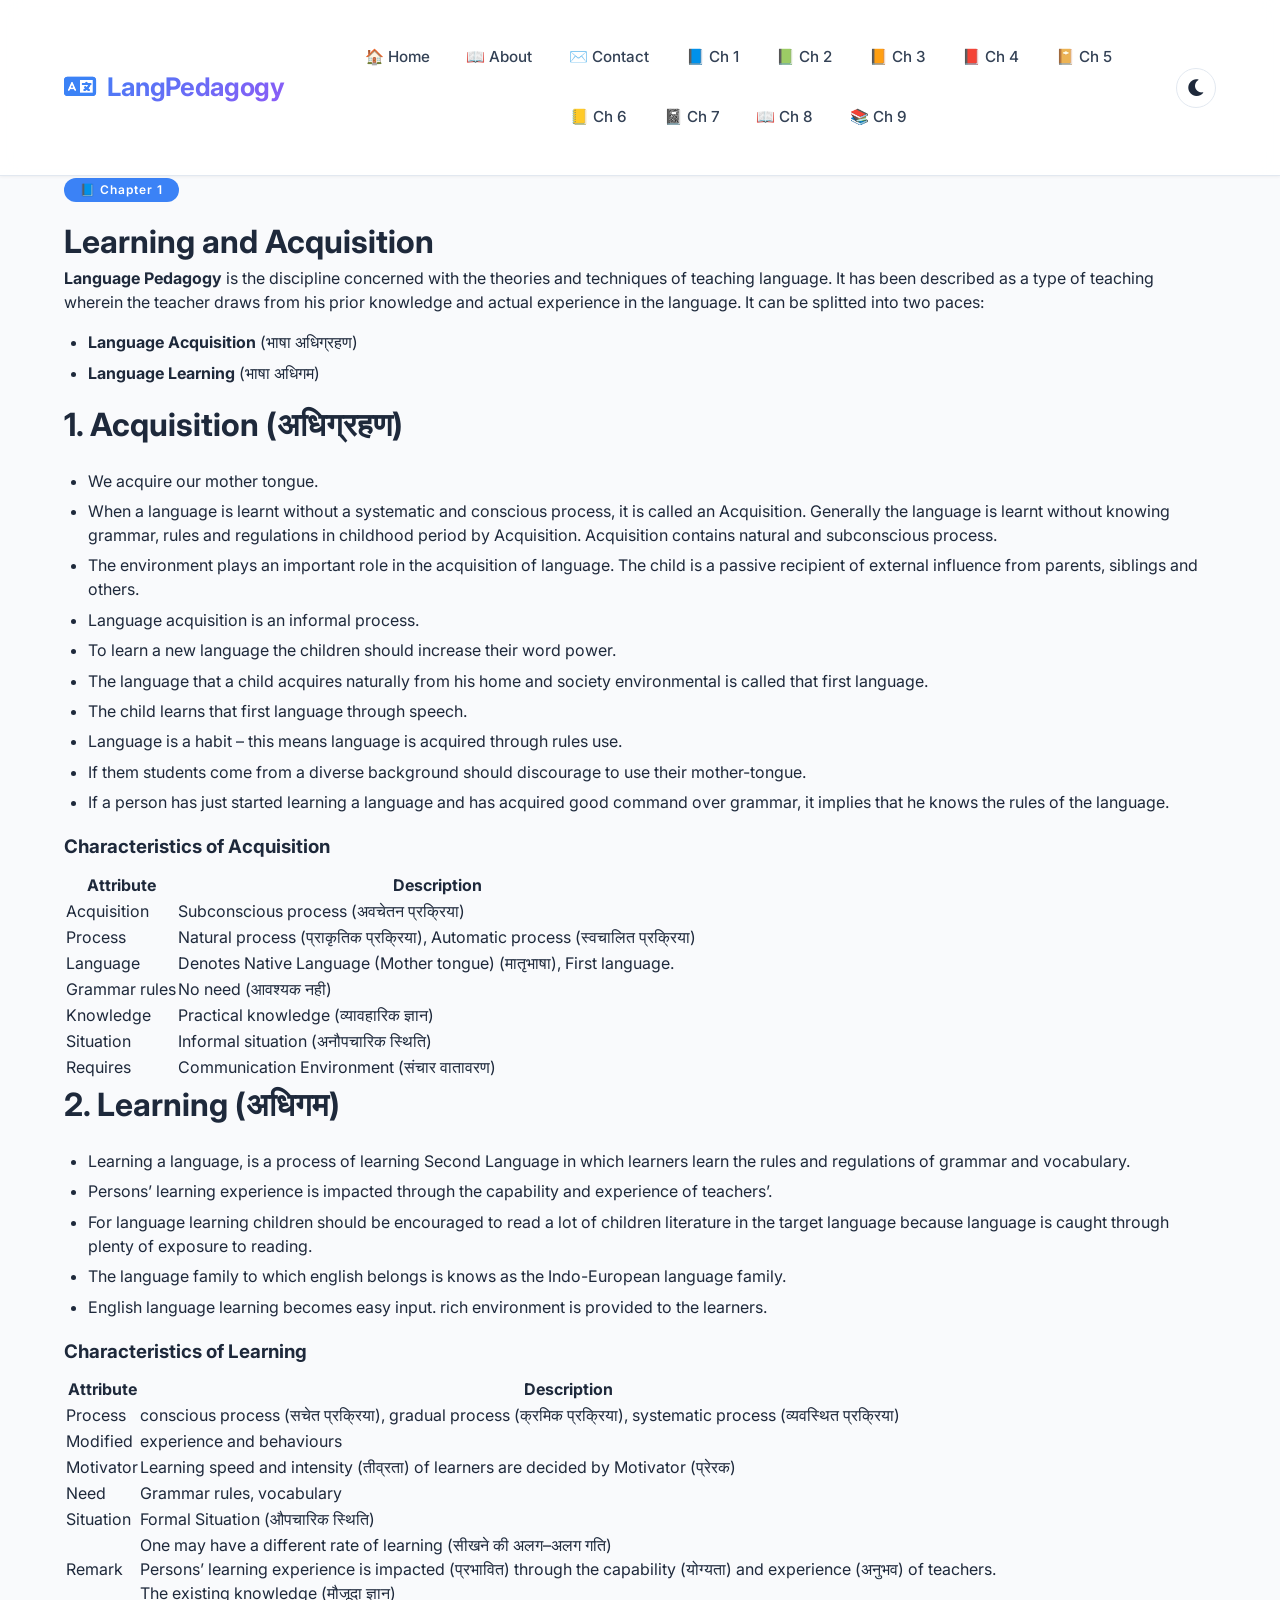
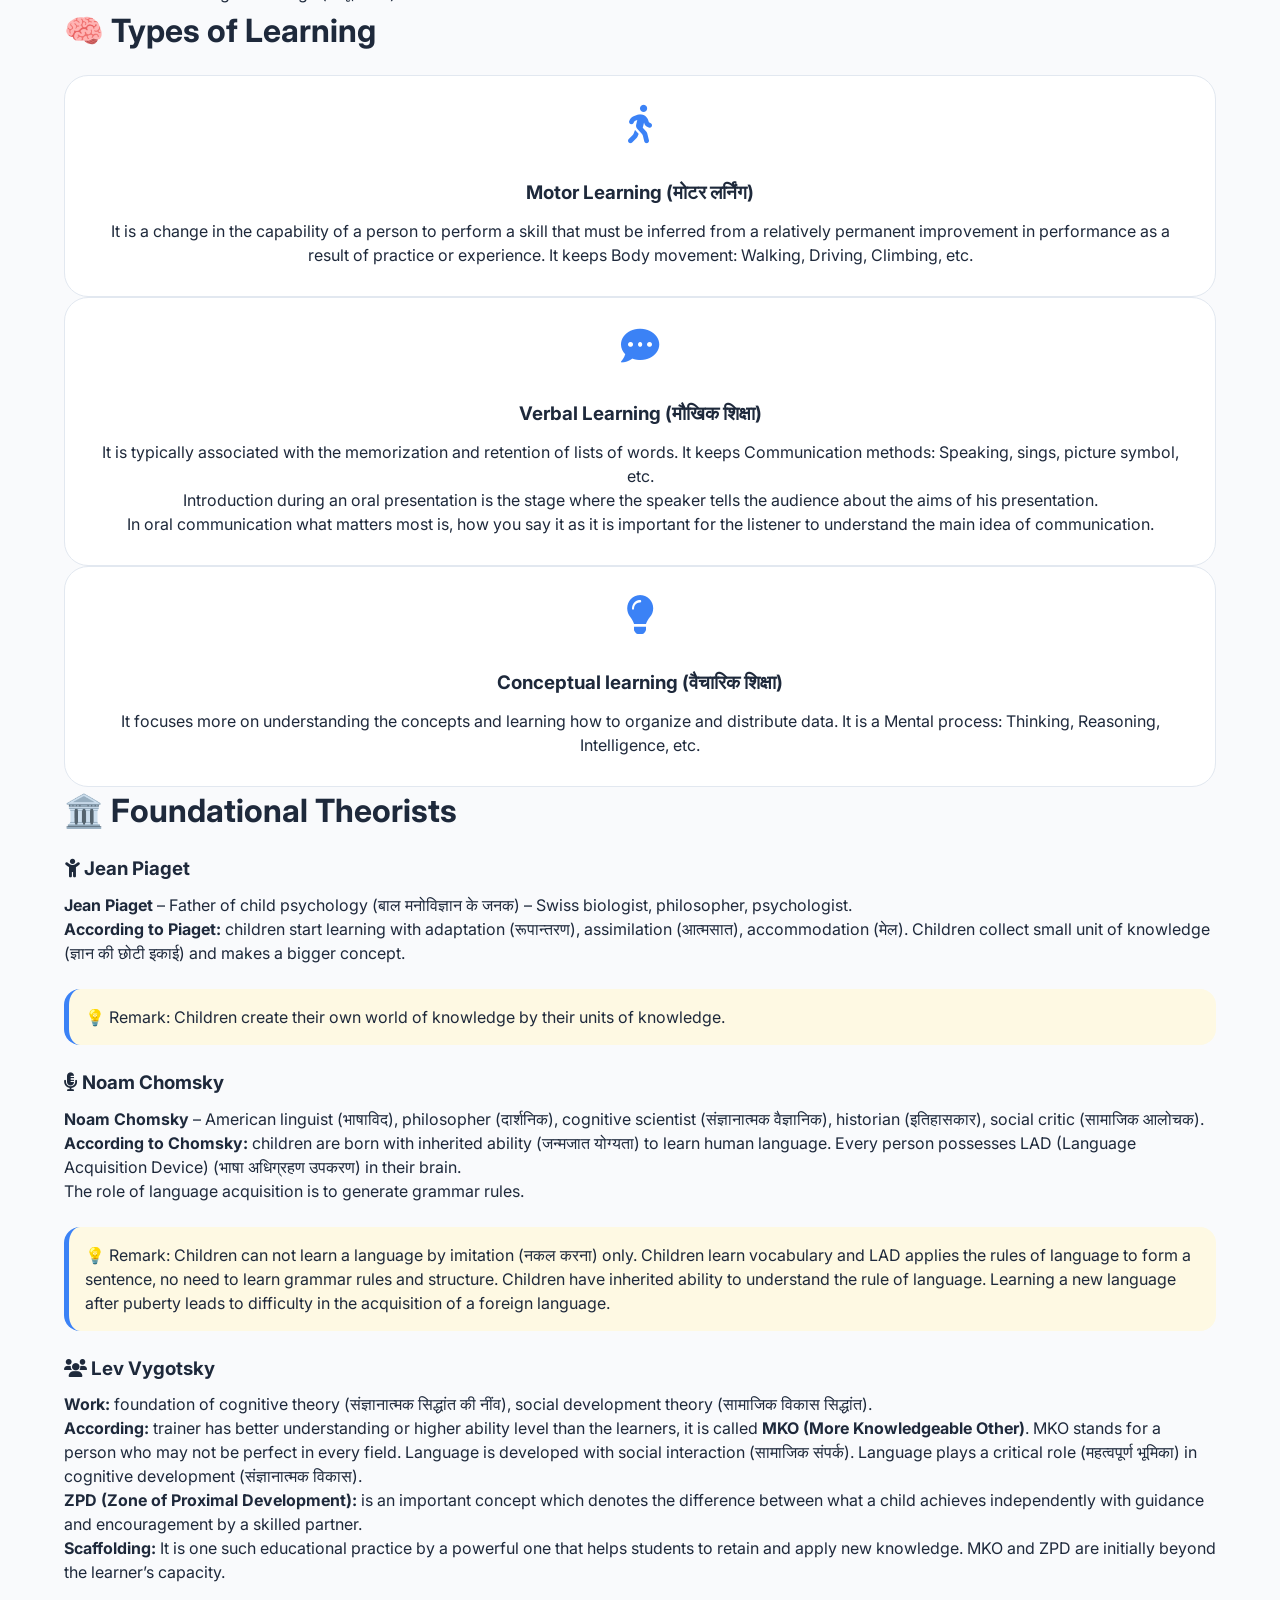
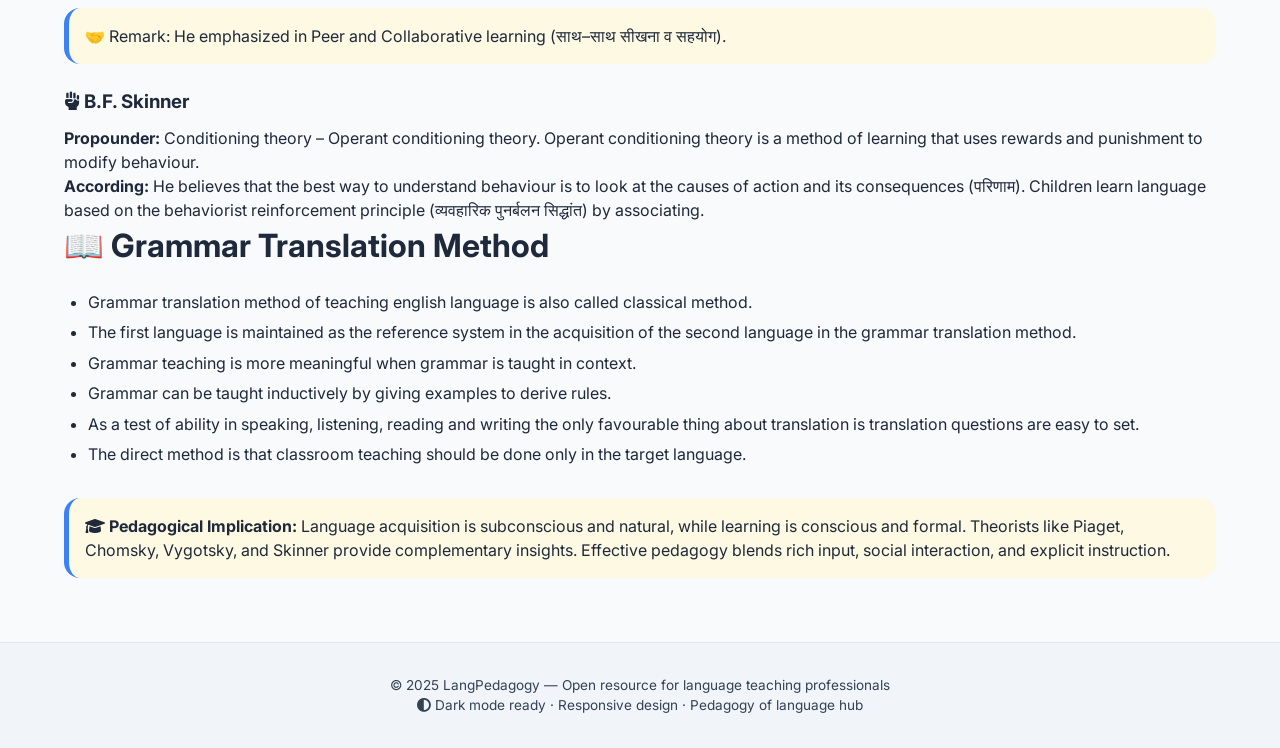
==== commit 4b3660a2: "Update chapter-1.html" ====
--- a/chapter-1.html
+++ b/chapter-1.html
@@ -3,589 +3,208 @@
 <head>
   <meta charset="UTF-8">
   <meta name="viewport" content="width=device-width, initial-scale=1.0, viewport-fit=cover">
-  <title>Chapter 1: Learning and Acquisition | Language Pedagogy</title>
-  <!-- Google Fonts + Font Awesome -->
+  <title>Chapter 1: Learning and Acquisition | LangPedagogy</title>
   <link href="https://fonts.googleapis.com/css2?family=Inter:opsz,wght@14..32,300;400;500;600;700&display=swap" rel="stylesheet">
-<link rel="stylesheet" href="style.css">
   <link rel="stylesheet" href="https://cdnjs.cloudflare.com/ajax/libs/font-awesome/6.0.0-beta3/css/all.min.css">
-  <style>
-    * {
-      margin: 0;
-      padding: 0;
-      box-sizing: border-box;
-      transition: background-color 0.2s ease, color 0.2s, border-color 0.2s;
-    }
-    body {
-      font-family: 'Inter', sans-serif;
-      background: var(--bg-primary);
-      color: var(--text-primary);
-      line-height: 1.55;
-    }
-    :root {
-      --bg-primary: #f9fafc;
-      --bg-secondary: #ffffff;
-      --bg-card: #ffffff;
-      --text-primary: #1e293b;
-      --text-secondary: #334155;
-      --border-light: #e2e8f0;
-      --accent: #3b82f6;
-      --accent-hover: #2563eb;
-      --header-bg: #ffffffdd;
-      --footer-bg: #f1f5f9;
-      --badge-bg: #eef2ff;
-      --tip-bg: #fef9e3;
-    }
-    body.dark {
-      --bg-primary: #0f172a;
-      --bg-secondary: #1e293b;
-      --bg-card: #1e293b;
-      --text-primary: #e2e8f0;
-      --text-secondary: #cbd5e1;
-      --border-light: #334155;
-      --accent: #60a5fa;
-      --accent-hover: #3b82f6;
-      --header-bg: #0f172ad9;
-      --footer-bg: #0f172a;
-      --badge-bg: #1e293b;
-      --tip-bg: #2d3a3f;
-    }
-    .container {
-      max-width: 1200px;
-      margin: 0 auto;
-      padding: 0 1.5rem;
-    }
-    /* Header & Navigation */
-    .site-header {
-      background: var(--header-bg);
-      backdrop-filter: blur(12px);
-      box-shadow: 0 1px 3px rgba(0,0,0,0.05);
-      position: sticky;
-      top: 0;
-      z-index: 1000;
-      border-bottom: 1px solid var(--border-light);
-    }
-    .header-container {
-      display: flex;
-      align-items: center;
-      justify-content: space-between;
-      flex-wrap: wrap;
-      padding: 0.9rem 1.5rem;
-    }
-    .logo a {
-      font-size: 1.6rem;
-      font-weight: 700;
-      text-decoration: none;
-      background: linear-gradient(135deg, var(--accent), #8b5cf6);
-      -webkit-background-clip: text;
-      background-clip: text;
-      color: transparent;
-    }
-    .logo i {
-      color: var(--accent);
-      margin-right: 6px;
-    }
-    /* Hamburger */
-    .hamburger {
-      display: none;
-      flex-direction: column;
-      justify-content: space-between;
-      width: 28px;
-      height: 22px;
-      background: transparent;
-      border: none;
-      cursor: pointer;
-      z-index: 1001;
-    }
-    .hamburger .bar {
-      width: 100%;
-      height: 3px;
-      background-color: var(--text-primary);
-      border-radius: 4px;
-      transition: all 0.3s ease;
-    }
-    .nav-menu {
-      flex: 1;
-      display: flex;
-      justify-content: center;
-    }
-    .nav-list {
-      display: flex;
-      gap: 0.3rem;
-      list-style: none;
-      flex-wrap: wrap;
-      justify-content: center;
-    }
-    .nav-list li a {
-      text-decoration: none;
-      padding: 0.6rem 1rem;
-      border-radius: 2rem;
-      font-weight: 500;
-      color: var(--text-secondary);
-      transition: all 0.2s;
-      display: inline-block;
-      font-size: 0.95rem;
-    }
-    .nav-list li a:hover, .nav-list li a.active {
-      background: var(--accent);
-      color: white;
-    }
-    .dark-toggle {
-      background: var(--bg-secondary);
-      border: 1px solid var(--border-light);
-      border-radius: 2rem;
-      width: 40px;
-      height: 40px;
-      cursor: pointer;
-      font-size: 1.2rem;
-      display: flex;
-      align-items: center;
-      justify-content: center;
-      color: var(--text-primary);
-      margin-left: 0.5rem;
-    }
-    .dark-toggle:hover {
-      background: var(--accent);
-      color: white;
-    }
-    main {
-      padding: 2rem 0 3rem;
-    }
-    .chapter-badge {
-      display: inline-block;
-      background: var(--accent);
-      color: white;
-      border-radius: 2rem;
-      padding: 0.2rem 1rem;
-      font-size: 0.75rem;
-      font-weight: 600;
-      letter-spacing: 1px;
-      margin-bottom: 1rem;
-    }
-    h1 {
-      font-size: 2.2rem;
-      margin-bottom: 1rem;
-      background: linear-gradient(to right, var(--accent), #a855f7);
-      -webkit-background-clip: text;
-      background-clip: text;
-      color: transparent;
-    }
-    h2 {
-      font-size: 1.8rem;
-      margin: 2rem 0 1rem;
-      border-left: 5px solid var(--accent);
-      padding-left: 1rem;
-    }
-    h3 {
-      margin: 1.5rem 0 0.8rem;
-      font-weight: 600;
-      font-size: 1.3rem;
-    }
-    .card {
-      background: var(--bg-card);
-      border: 1px solid var(--border-light);
-      border-radius: 1.5rem;
-      padding: 1.5rem;
-      margin: 1.5rem 0;
-    }
-    .grid-2 {
-      display: grid;
-      grid-template-columns: repeat(auto-fit, minmax(280px, 1fr));
-      gap: 1.8rem;
-      margin: 1.5rem 0;
-    }
-    .info-card {
-      background: var(--bg-card);
-      border: 1px solid var(--border-light);
-      border-radius: 1.2rem;
-      padding: 1.3rem;
-    }
-    .info-card i {
-      font-size: 1.8rem;
-      color: var(--accent);
-      margin-bottom: 0.8rem;
-    }
-    .comparison-table {
-      overflow-x: auto;
-      margin: 1.5rem 0;
-    }
-    table {
-      width: 100%;
-      border-collapse: collapse;
-      background: var(--bg-card);
-      border-radius: 1rem;
-    }
-    th, td {
-      border: 1px solid var(--border-light);
-      padding: 0.8rem;
-      text-align: left;
-      vertical-align: top;
-    }
-    th {
-      background: var(--badge-bg);
-      font-weight: 600;
-    }
-    .tip-box {
-      background: var(--tip-bg);
-      border-left: 5px solid var(--accent);
-      padding: 1rem 1.2rem;
-      border-radius: 1rem;
-      margin: 1.2rem 0;
-    }
-    .definition-list {
-      margin: 1rem 0;
-      padding-left: 1.5rem;
-    }
-    .definition-list li {
-      margin: 0.5rem 0;
-    }
-    footer {
-      background: var(--footer-bg);
-      text-align: center;
-      padding: 1.5rem;
-      margin-top: 3rem;
-      border-top: 1px solid var(--border-light);
-      font-size: 0.85rem;
-    }
-
-    /* Mobile Responsive Menu */
-    @media screen and (max-width: 860px) {
-      .hamburger {
-        display: flex;
-      }
-      .nav-menu {
-        position: fixed;
-        top: 70px;
-        left: -100%;
-        width: 80%;
-        max-width: 320px;
-        height: calc(100% - 70px);
-        background: var(--bg-secondary);
-        backdrop-filter: blur(20px);
-        box-shadow: 5px 0 25px rgba(0,0,0,0.2);
-        flex-direction: column;
-        transition: left 0.3s cubic-bezier(0.2, 0.9, 0.4, 1.1);
-        z-index: 999;
-        padding: 2rem 1rem;
-        border-right: 1px solid var(--border-light);
-      }
-      .nav-menu.open {
-        left: 0;
-      }
-      .nav-list {
-        flex-direction: column;
-        gap: 0.8rem;
-      }
-      .nav-list li a {
-        display: block;
-        padding: 0.8rem 1rem;
-        font-size: 1.1rem;
-      }
-      .header-container {
-        padding: 0.7rem 1rem;
-      }
-      body.menu-open {
-        overflow: hidden;
-      }
-    }
-    @media (max-width: 680px) {
-      .container {
-        padding: 0 1rem;
-      }
-      h1 {
-        font-size: 1.8rem;
-      }
-      h2 {
-        font-size: 1.5rem;
-      }
-    }
-  </style>
+  <link rel="stylesheet" href="style.css">
 </head>
 <body>
-<header class="site-header">
-  <div class="header-container">
-    <div class="logo"><a href="#"><i class="fas fa-language"></i> LangPedagogy</a></div>
-    
-    <!-- Hamburger toggle button -->
-    <button class="hamburger" id="hamburgerBtn" aria-label="Toggle navigation menu">
-      <span class="bar"></span>
-      <span class="bar"></span>
-      <span class="bar"></span>
-    </button>
-
-    <!-- Navigation Menu -->
-    <nav class="nav-menu" id="navMenu">
-      <ul class="nav-list">
-        <li><a href="#" data-page="home">🏠 Home</a></li>
-        <li><a href="#" data-page="about">📖 About</a></li>
-        <li><a href="#" data-page="contact">✉️ Contact</a></li>
-        <li><a href="#" data-page="chapter1" class="active">📘 Ch 1</a></li>
-        <li><a href="#" data-page="chapter2">📗 Ch 2</a></li>
-        <li><a href="#" data-page="chapter3">📙 Ch 3</a></li>
-        <li><a href="#" data-page="chapter4">📕 Ch 4</a></li>
-        <li><a href="#" data-page="chapter5">📔 Ch 5</a></li>
-        <li><a href="#" data-page="chapter6">📒 Ch 6</a></li>
-        <li><a href="#" data-page="chapter7">📓 Ch 7</a></li>
-        <li><a href="#" data-page="chapter8">📖 Ch 8</a></li>
-        <li><a href="#" data-page="chapter9">📚 Ch 9</a></li>
-      </ul>
-    </nav>
-
-    <button class="dark-toggle" id="darkModeToggle" aria-label="Dark mode"><i class="fas fa-moon"></i></button>
-  </div>
-</header>
-
-<main>
-  <div class="container">
-    <span class="chapter-badge">📘 Chapter 1</span>
-    <h1>Learning and Acquisition</h1>
-    
-    <!-- Introduction: Language Pedagogy -->
-    <div class="card">
-      <p><strong>Language Pedagogy</strong> is the discipline concerned with the theories and techniques of teaching language. It has been described as a type of teaching wherein the teacher draws from his prior knowledge and actual experience in teaching language. It can be split into two parts:</p>
-      <ul class="definition-list">
-        <li><strong>Language Acquisition</strong> (भाषा अधिग्रहण)</li>
-        <li><strong>Language Learning</strong> (भाषा अधिगम)</li>
-      </ul>
+
+  <!-- HEADER: Mobile Toggle Menu + Dark Mode (same as other pages) -->
+  <header class="site-header">
+    <div class="container header-container">
+      <div class="logo">
+        <a href="index.html"><i class="fas fa-language"></i> LangPedagogy</a>
+      </div>
+      
+      <button class="hamburger" id="hamburgerBtn" aria-label="Toggle navigation menu">
+        <span class="bar"></span>
+        <span class="bar"></span>
+        <span class="bar"></span>
+      </button>
+
+      <nav class="nav-menu" id="navMenu">
+        <ul class="nav-list">
+          <li><a href="index.html">🏠 Home</a></li>
+          <li><a href="about.html">📖 About</a></li>
+          <li><a href="contact.html">✉️ Contact</a></li>
+          <li><a href="chapter-1.html">📘 Ch 1</a></li>
+          <li><a href="chapter-2.html">📗 Ch 2</a></li>
+          <li><a href="chapter-3.html">📙 Ch 3</a></li>
+          <li><a href="chapter-4.html">📕 Ch 4</a></li>
+          <li><a href="chapter-5.html">📔 Ch 5</a></li>
+          <li><a href="chapter-6.html">📒 Ch 6</a></li>
+          <li><a href="chapter-7.html">📓 Ch 7</a></li>
+          <li><a href="chapter-8.html">📖 Ch 8</a></li>
+          <li><a href="chapter-9.html">📚 Ch 9</a></li>
+        </ul>
+      </nav>
+
+      <button class="dark-toggle" id="darkModeToggle" aria-label="Dark mode">
+        <i class="fas fa-moon"></i>
+      </button>
     </div>
-
-    <!-- 1. Acquisition -->
-    <h2>1. Acquisition (अधिग्रहण)</h2>
-    <div class="grid-2">
-      <div class="info-card">
-        <i class="fas fa-brain"></i>
-        <p>We acquire our mother tongue. When a language is learnt without a systematic and conscious process, it is called Acquisition. Generally the language is learnt without knowing grammar, rules and regulations in childhood period by Acquisition. Acquisition contains natural and subconscious process.</p>
-      </div>
-      <div class="info-card">
-        <i class="fas fa-leaf"></i>
-        <p>The environment plays an important role in the acquisition of language. The child is a passive recipient of external influence from parents, siblings and others. Language acquisition is an informal process.</p>
+  </header>
+
+  <main class="main-content">
+    <div class="container">
+      <span class="chapter-badge">📘 Chapter 1</span>
+      <h1>Learning and Acquisition</h1>
+      
+      <!-- Introduction -->
+      <div class="card">
+        <p><strong>Language Pedagogy</strong> is the discipline concerned with the theories and techniques of teaching language. It has been described as a type of teaching wherein the teacher draws from his prior knowledge and actual experience in the language. It can be splitted into two paces:</p>
+        <ul>
+          <li><strong>Language Acquisition</strong> (भाषा अधिग्रहण)</li>
+          <li><strong>Language Learning</strong> (भाषा अधिगम)</li>
+        </ul>
+      </div>
+
+      <!-- 1. Acquisition -->
+      <h2>1. Acquisition (अधिग्रहण)</h2>
+      <div class="card">
+        <ul>
+          <li>We acquire our mother tongue.</li>
+          <li>When a language is learnt without a systematic and conscious process, it is called an Acquisition. Generally the language is learnt without knowing grammar, rules and regulations in childhood period by Acquisition. Acquisition contains natural and subconscious process.</li>
+          <li>The environment plays an important role in the acquisition of language. The child is a passive recipient of external influence from parents, siblings and others.</li>
+          <li>Language acquisition is an informal process.</li>
+          <li>To learn a new language the children should increase their word power.</li>
+          <li>The language that a child acquires naturally from his home and society environmental is called that first language.</li>
+          <li>The child learns that first language through speech.</li>
+          <li>Language is a habit – this means language is acquired through rules use.</li>
+          <li>If them students come from a diverse background should discourage to use their mother-tongue.</li>
+          <li>If a person has just started learning a language and has acquired good command over grammar, it implies that he knows the rules of the language.</li>
+        </ul>
+      </div>
+
+      <h3>Characteristics of Acquisition</h3>
+      <div class="comparison-table">
+        <table>
+          <thead><tr><th>Attribute</th><th>Description</th></tr></thead>
+          <tbody>
+            <tr><td>Acquisition</td><td>Subconscious process (अवचेतन प्रक्रिया)</td></tr>
+            <tr><td>Process</td><td>Natural process (प्राकृतिक प्रक्रिया), Automatic process (स्वचालित प्रक्रिया)</td></tr>
+            <tr><td>Language</td><td>Denotes Native Language (Mother tongue) (मातृभाषा), First language.</td></tr>
+            <tr><td>Grammar rules</td><td>No need (आवश्यक नही)</td></tr>
+            <tr><td>Knowledge</td><td>Practical knowledge (व्यावहारिक ज्ञान)</td></tr>
+            <tr><td>Situation</td><td>Informal situation (अनौपचारिक स्थिति)</td></tr>
+            <tr><td>Requires</td><td>Communication Environment (संचार वातावरण)</td></tr>
+          </tbody>
+        </table>
+      </div>
+
+      <!-- 2. Learning -->
+      <h2>2. Learning (अधिगम)</h2>
+      <div class="card">
+        <ul>
+          <li>Learning a language, is a process of learning Second Language in which learners learn the rules and regulations of grammar and vocabulary.</li>
+          <li>Persons’ learning experience is impacted through the capability and experience of teachers’.</li>
+          <li>For language learning children should be encouraged to read a lot of children literature in the target language because language is caught through plenty of exposure to reading.</li>
+          <li>The language family to which english belongs is knows as the Indo-European language family.</li>
+          <li>English language learning becomes easy input. rich environment is provided to the learners.</li>
+        </ul>
+      </div>
+
+      <h3>Characteristics of Learning</h3>
+      <div class="comparison-table">
+        <table>
+          <thead><tr><th>Attribute</th><th>Description</th></tr></thead>
+          <tbody>
+            <tr><td>Process</td><td>conscious process (सचेत प्रक्रिया), gradual process (क्रमिक प्रक्रिया), systematic process (व्यवस्थित प्रक्रिया)</td></tr>
+            <tr><td>Modified</td><td>experience and behaviours</td></tr>
+            <tr><td>Motivator</td><td>Learning speed and intensity (तीव्रता) of learners are decided by Motivator (प्रेरक)</td></tr>
+            <tr><td>Need</td><td>Grammar rules, vocabulary</td></tr>
+            <tr><td>Situation</td><td>Formal Situation (औपचारिक स्थिति)</td></tr>
+            <tr><td>Remark</td><td>One may have a different rate of learning (सीखने की अलग–अलग गति)<br>Persons’ learning experience is impacted (प्रभावित) through the capability (योग्यता) and experience (अनुभव) of teachers.<br>The existing knowledge (मौजूदा ज्ञान)</td></tr>
+          </tbody>
+        </table>
+      </div>
+
+      <!-- Types of Learning -->
+      <h2>🧠 Types of Learning</h2>
+      <div class="grid-2">
+        <div class="info-card">
+          <i class="fas fa-person-walking"></i>
+          <h3>Motor Learning (मोटर लर्निंग)</h3>
+          <p>It is a change in the capability of a person to perform a skill that must be inferred from a relatively permanent improvement in performance as a result of practice or experience. It keeps Body movement: Walking, Driving, Climbing, etc.</p>
+        </div>
+        <div class="info-card">
+          <i class="fas fa-comment-dots"></i>
+          <h3>Verbal Learning (मौखिक शिक्षा)</h3>
+          <p>It is typically associated with the memorization and retention of lists of words. It keeps Communication methods: Speaking, sings, picture symbol, etc.</p>
+          <p>Introduction during an oral presentation is the stage where the speaker tells the audience about the aims of his presentation.</p>
+          <p>In oral communication what matters most is, how you say it as it is important for the listener to understand the main idea of communication.</p>
+        </div>
+        <div class="info-card">
+          <i class="fas fa-lightbulb"></i>
+          <h3>Conceptual learning (वैचारिक शिक्षा)</h3>
+          <p>It focuses more on understanding the concepts and learning how to organize and distribute data. It is a Mental process: Thinking, Reasoning, Intelligence, etc.</p>
+        </div>
+      </div>
+
+      <!-- Theorists Section -->
+      <h2>🏛️ Foundational Theorists</h2>
+
+      <!-- Jean Piaget -->
+      <div class="card">
+        <h3><i class="fas fa-child"></i> Jean Piaget</h3>
+        <p><strong>Jean Piaget</strong> – Father of child psychology (बाल मनोविज्ञान के जनक) – Swiss biologist, philosopher, psychologist.</p>
+        <p><strong>According to Piaget:</strong> children start learning with adaptation (रूपान्तरण), assimilation (आत्मसात), accommodation (मेल). Children collect small unit of knowledge (ज्ञान की छोटी इकाई) and makes a bigger concept.</p>
+        <div class="tip-box">💡 Remark: Children create their own world of knowledge by their units of knowledge.</div>
+      </div>
+
+      <!-- Noam Chomsky -->
+      <div class="card">
+        <h3><i class="fas fa-microphone-alt"></i> Noam Chomsky</h3>
+        <p><strong>Noam Chomsky</strong> – American linguist (भाषाविद), philosopher (दार्शनिक), cognitive scientist (संज्ञानात्मक वैज्ञानिक), historian (इतिहासकार), social critic (सामाजिक आलोचक).</p>
+        <p><strong>According to Chomsky:</strong> children are born with inherited ability (जन्मजात योग्यता) to learn human language. Every person possesses LAD (Language Acquisition Device) (भाषा अधिग्रहण उपकरण) in their brain.</p>
+        <p>The role of language acquisition is to generate grammar rules.</p>
+        <div class="tip-box">💡 Remark: Children can not learn a language by imitation (नकल करना) only. Children learn vocabulary and LAD applies the rules of language to form a sentence, no need to learn grammar rules and structure. Children have inherited ability to understand the rule of language. Learning a new language after puberty leads to difficulty in the acquisition of a foreign language.</div>
+      </div>
+
+      <!-- Lev Vygotsky -->
+      <div class="card">
+        <h3><i class="fas fa-users"></i> Lev Vygotsky</h3>
+        <p><strong>Work:</strong> foundation of cognitive theory (संज्ञानात्मक सिद्धांत की नींव), social development theory (सामाजिक विकास सिद्धांत).</p>
+        <p><strong>According:</strong> trainer has better understanding or higher ability level than the learners, it is called <strong>MKO (More Knowledgeable Other)</strong>. MKO stands for a person who may not be perfect in every field. Language is developed with social interaction (सामाजिक संपर्क). Language plays a critical role (महत्वपूर्ण भूमिका) in cognitive development (संज्ञानात्मक विकास).</p>
+        <p><strong>ZPD (Zone of Proximal Development):</strong> is an important concept which denotes the difference between what a child achieves independently with guidance and encouragement by a skilled partner.</p>
+        <p><strong>Scaffolding:</strong> It is one such educational practice by a powerful one that helps students to retain and apply new knowledge. MKO and ZPD are initially beyond the learner’s capacity.</p>
+        <div class="tip-box">🤝 Remark: He emphasized in Peer and Collaborative learning (साथ–साथ सीखना व सहयोग).</div>
+      </div>
+
+      <!-- B.F. Skinner -->
+      <div class="card">
+        <h3><i class="fas fa-hand-fist"></i> B.F. Skinner</h3>
+        <p><strong>Propounder:</strong> Conditioning theory – Operant conditioning theory. Operant conditioning theory is a method of learning that uses rewards and punishment to modify behaviour.</p>
+        <p><strong>According:</strong> He believes that the best way to understand behaviour is to look at the causes of action and its consequences (परिणाम). Children learn language based on the behaviorist reinforcement principle (व्यवहारिक पुनर्बलन सिद्धांत) by associating.</p>
+      </div>
+
+      <!-- Grammar Translation Method -->
+      <h2>📖 Grammar Translation Method</h2>
+      <div class="card">
+        <ul>
+          <li>Grammar translation method of teaching english language is also called classical method.</li>
+          <li>The first language is maintained as the reference system in the acquisition of the second language in the grammar translation method.</li>
+          <li>Grammar teaching is more meaningful when grammar is taught in context.</li>
+          <li>Grammar can be taught inductively by giving examples to derive rules.</li>
+          <li>As a test of ability in speaking, listening, reading and writing the only favourable thing about translation is translation questions are easy to set.</li>
+          <li>The direct method is that classroom teaching should be done only in the target language.</li>
+        </ul>
+      </div>
+
+      <div class="tip-box" style="margin-top: 2rem;">
+        <i class="fas fa-graduation-cap"></i> <strong>Pedagogical Implication:</strong> Language acquisition is subconscious and natural, while learning is conscious and formal. Theorists like Piaget, Chomsky, Vygotsky, and Skinner provide complementary insights. Effective pedagogy blends rich input, social interaction, and explicit instruction.
       </div>
     </div>
-    <div class="card">
-      <ul class="definition-list">
-        <li>To learn a new language the children should increase their word power.</li>
-        <li>The language that a child acquires naturally from his home and society environment is called <strong>first language</strong>.</li>
-        <li>The child learns that first language through speech.</li>
-        <li>Language is a habit – this means language is acquired through rules use.</li>
-        <li>If students come from a diverse background should discourage to use their mother tongue.</li>
-        <li>If a person has just started learning a language and has acquired good command over grammar, it implies that he knows the rules of the language.</li>
-      </ul>
+  </main>
+
+  <footer class="site-footer">
+    <div class="container footer-inner">
+      <p>© 2025 LangPedagogy — Open resource for language teaching professionals</p>
+      <p><i class="fas fa-adjust"></i> Dark mode ready · Responsive design · Pedagogy of language hub</p>
     </div>
-
-    <h3>📌 Characteristics of Acquisition</h3>
-    <div class="comparison-table">
-      <table>
-        <tr><th>Attribute</th><th>Description</th></tr>
-        <tr><td>Process</td><td>Subconscious process (अवचेतन प्रक्रिया), Natural process (प्राकृतिक प्रक्रिया), Automatic process (स्वचालित प्रक्रिया)</td></tr>
-        <tr><td>Language</td><td>Denotes Native Language (Mother tongue) (मातृभाषा), First language</td></tr>
-        <tr><td>Grammar rules</td><td>No need (आवश्यक नहीं)</td></tr>
-        <tr><td>Knowledge</td><td>Practical knowledge (व्यावहारिक ज्ञान)</td></tr>
-        <tr><td>Situation</td><td>Informal situation (अनौपचारिक स्थिति)</td></tr>
-        <tr><td>Requires</td><td>Communication Environment (संवाद वातावरण)</td></tr>
-      </table>
-    </div>
-
-    <!-- 2. Learning -->
-    <h2>2. Learning (अधिगम)</h2>
-    <div class="card">
-      <p>Learning a language is a process of learning Second Language in which learners learn the rules and regulations of grammar and vocabulary. Persons’ learning experience is impacted through the capability and experience of teachers.</p>
-      <ul class="definition-list">
-        <li>For language learning children should be encouraged to read a lot of children literature in the target language because language is caught through plenty of exposure to reading.</li>
-        <li>The language family to which English belongs is known as the <strong>Indo-European language family</strong>.</li>
-        <li>English language learning becomes easy when a rich input environment is provided to the learners.</li>
-      </ul>
-    </div>
-
-    <h3>📌 Characteristics of Learning</h3>
-    <div class="comparison-table">
-      <table>
-        <tr><th>Attribute</th><th>Description</th></tr>
-        <tr><td>Process</td><td>Conscious process (सचेत प्रक्रिया), Gradual process (क्रमिक प्रक्रिया), Systematic process (व्यवस्थित प्रक्रिया)</td></tr>
-        <tr><td>Modified</td><td>Experience and behaviours</td></tr>
-        <tr><td>Motivator</td><td>Learning speed and intensity (तीव्रता) of learners are decided by motivator (प्रेरक)</td></tr>
-        <tr><td>Need</td><td>Grammar rules, Vocabulary</td></tr>
-        <tr><td>Situation</td><td>Formal situation (औपचारिक स्थिति)</td></tr>
-        <tr><td>Remark</td><td>One may have a different rate of learning. Person’s learning experience is impacted through capability & experience of teachers. The existing knowledge (मौजूदा ज्ञान)</td></tr>
-      </table>
-    </div>
-
-    <!-- Types of Learning -->
-    <h2>🧠 Types of Learning</h2>
-    <div class="grid-2">
-      <div class="info-card"><i class="fas fa-person-walking"></i> <strong>Motor Learning (मोटर लर्निंग)</strong><br>Change in capability to perform a skill (walking, driving, climbing) via practice or experience. Permanent improvement in performance.</div>
-      <div class="info-card"><i class="fas fa-comment-dots"></i> <strong>Verbal Learning (मौखिक शिक्षा)</strong><br>Memorization & retention of words; communication methods: speaking, songs, picture symbol, etc. Introduction during oral presentation tells audience aims. In oral communication, how you say it matters most.</div>
-      <div class="info-card"><i class="fas fa-lightbulb"></i> <strong>Conceptual Learning (वैचारिक शिक्षा)</strong><br>Understanding concepts, organizing data; mental processes: Thinking, Reasoning, Intelligence.</div>
-    </div>
-
-    <!-- Theorists Section -->
-    <h2>🏛️ Foundational Theorists</h2>
-    
-    <!-- Jean Piaget -->
-    <div class="card">
-      <h3><i class="fas fa-child"></i> Jean Piaget</h3>
-      <p><strong>Father of child psychology (बाल मनोविज्ञान के जनक)</strong> – Swiss biologist, philosopher, psychologist.</p>
-      <p><strong>According to Piaget:</strong> Children start learning with: Adaptation (रूपांतरण), Assimilation (आत्मसात), Accommodation (मेल). Children collect small unit of knowledge (ज्ञान की छोटी इकाई) and make a bigger concept.</p>
-      <div class="tip-box">💡 Remark: Children create their own world of knowledge by their units of knowledge.</div>
-    </div>
-
-    <!-- Noam Chomsky -->
-    <div class="card">
-      <h3><i class="fas fa-microphone-alt"></i> Noam Chomsky</h3>
-      <p>American linguist, philosopher, cognitive scientist, historian, social critic.</p>
-      <p><strong>According to Chomsky:</strong> Children are born with inherited ability (जन्मजात योग्यता) to learn human language. Every person possesses <strong>LAD (Language Acquisition Device)</strong> in their brain. The role of language acquisition is to generate grammar rules.</p>
-      <ul class="definition-list">
-        <li>Children cannot learn a language by imitation only.</li>
-        <li>Children learn vocabulary and LAD applies the rules of language to form sentences.</li>
-        <li>Children have inherited ability to understand the rules of language.</li>
-        <li>Learning a new language after puberty leads to difficulty in acquisition of a foreign language.</li>
-      </ul>
-    </div>
-
-    <!-- Vygotsky -->
-    <div class="card">
-      <h3><i class="fas fa-users"></i> Lev Vygotsky</h3>
-      <p>Foundation of cognitive theory – Social development theory.</p>
-      <p><strong>According to:</strong> Trainer has better understanding or higher ability level than learners, it is called <strong>MKO (More Knowledgeable Other)</strong>. MKO stands for a person who may not be perfect in every field. Language is developed with social interaction. Language plays a critical role in cognitive development.</p>
-      <p><strong>ZPD (Zone of Proximal Development):</strong> It denotes the difference between what a child achieves independently and with guidance and encouragement by a skilled partner.</p>
-      <p><strong>Scaffolding:</strong> It is an educational practice that helps students to retain and apply new knowledge. MKO and ZPD are initially beyond the learner’s capacity.</p>
-      <div class="tip-box">🤝 Remark: Emphasized peer and collaborative learning.</div>
-    </div>
-
-    <!-- B.F. Skinner -->
-    <div class="card">
-      <h3><i class="fas fa-hand-fist"></i> B.F. Skinner</h3>
-      <p><strong>Propounder – Conditioning theory, Operant conditioning theory.</strong> Operant conditioning theory is a method of learning that uses rewards and punishment to modify behaviour.</p>
-      <p><strong>According to:</strong> The best way to understand behaviour is to look at causes of action and its consequences (परिणाम). Children learn language based on behaviourist reinforcement principle by associating.</p>
-    </div>
-
-    <!-- Grammar Translation Method & Direct Method -->
-    <h2>📖 Grammar Translation Method</h2>
-    <div class="card">
-      <ul class="definition-list">
-        <li>It is also called <strong>classical method</strong>.</li>
-        <li>The first language is maintained as the reference system in acquisition of second language.</li>
-        <li>Grammar teaching is more meaningful when taught <strong>in context</strong>.</li>
-        <li>Grammar can be taught inductively by giving examples to derive rules.</li>
-        <li>In speaking, listening, reading and writing, the only favourable thing is translation questions are easy to set.</li>
-        <li><strong>Direct method:</strong> teaching should be done only in the target language.</li>
-      </ul>
-    </div>
-
-    <div class="tip-box" style="margin-top: 2rem;">
-      <i class="fas fa-graduation-cap"></i> <strong>Pedagogical Synthesis:</strong> Acquisition is subconscious, natural, and informal; Learning is conscious, systematic, and formal. Theorists like Piaget, Chomsky, Vygotsky, and Skinner provide complementary views. Effective pedagogy integrates rich input, social interaction, and explicit instruction.
-    </div>
-  </div>
-</main>
-
-<footer>
-  <p>© 2025 LangPedagogy — Chapter 1: Learning and Acquisition (based on language pedagogy sources, CG Vyapam TET references)</p>
-</footer>
-
-<script>
-  (function() {
-    // Dark mode toggle
-    const darkToggle = document.getElementById('darkModeToggle');
-    const body = document.body;
-    const storedTheme = localStorage.getItem('langPedagogyTheme_ch1_v2');
-    function updateIcon(isDark) {
-      if (!darkToggle) return;
-      const icon = darkToggle.querySelector('i');
-      if (icon) {
-        if (isDark) {
-          icon.classList.remove('fa-moon');
-          icon.classList.add('fa-sun');
-        } else {
-          icon.classList.remove('fa-sun');
-          icon.classList.add('fa-moon');
-        }
-      }
-    }
-    if (storedTheme === 'dark') {
-      body.classList.add('dark');
-      updateIcon(true);
-    } else if (storedTheme === 'light') {
-      body.classList.remove('dark');
-      updateIcon(false);
-    } else {
-      const prefersDark = window.matchMedia('(prefers-color-scheme: dark)').matches;
-      if (prefersDark) {
-        body.classList.add('dark');
-        updateIcon(true);
-        localStorage.setItem('langPedagogyTheme_ch1_v2', 'dark');
-      } else {
-        body.classList.remove('dark');
-        updateIcon(false);
-        localStorage.setItem('langPedagogyTheme_ch1_v2', 'light');
-      }
-    }
-    if (darkToggle) {
-      darkToggle.addEventListener('click', () => {
-        if (body.classList.contains('dark')) {
-          body.classList.remove('dark');
-          localStorage.setItem('langPedagogyTheme_ch1_v2', 'light');
-          updateIcon(false);
-        } else {
-          body.classList.add('dark');
-          localStorage.setItem('langPedagogyTheme_ch1_v2', 'dark');
-          updateIcon(true);
-        }
-      });
-    }
-
-    // Mobile Menu Toggle
-    const hamburger = document.getElementById('hamburgerBtn');
-    const navMenu = document.getElementById('navMenu');
-    function closeMobileMenu() {
-      if (navMenu.classList.contains('open')) {
-        navMenu.classList.remove('open');
-        body.classList.remove('menu-open');
-        if (hamburger) hamburger.setAttribute('aria-expanded', 'false');
-      }
-    }
-    function toggleMobileMenu() {
-      if (navMenu.classList.contains('open')) {
-        closeMobileMenu();
-      } else {
-        navMenu.classList.add('open');
-        body.classList.add('menu-open');
-        if (hamburger) hamburger.setAttribute('aria-expanded', 'true');
-      }
-    }
-    if (hamburger) {
-      hamburger.addEventListener('click', toggleMobileMenu);
-    }
-    // Close menu on link click (for better UX)
-    const navLinks = document.querySelectorAll('.nav-list a');
-    navLinks.forEach(link => {
-      link.addEventListener('click', (e) => {
-        closeMobileMenu();
-        // For demonstration, show alert if other chapters are clicked (since only Chapter1 exists)
-        const page = link.getAttribute('data-page');
-        if (page !== 'chapter1') {
-          e.preventDefault();
-          alert(`"${link.innerText}" page is under construction. Only Chapter 1 content is available in this demo.`);
-        } else {
-          // stay on same page, but we can prevent default or allow hash? just keep.
-          e.preventDefault();
-          window.scrollTo({ top: 0, behavior: 'smooth' });
-        }
-      });
-    });
-    // Close menu when clicking outside
-    document.addEventListener('click', function(event) {
-      const isMenuOpen = navMenu && navMenu.classList.contains('open');
-      if (!isMenuOpen) return;
-      const isClickInsideMenu = navMenu.contains(event.target);
-      const isClickOnHamburger = hamburger && hamburger.contains(event.target);
-      if (!isClickInsideMenu && !isClickOnHamburger) {
-        closeMobileMenu();
-      }
-    });
-    window.addEventListener('resize', function() {
-      if (window.innerWidth > 860 && navMenu.classList.contains('open')) {
-        closeMobileMenu();
-      }
-    });
-  })();
-</script>
+  </footer>
+
+  <script src="script.js"></script>
 </body>
 </html>
